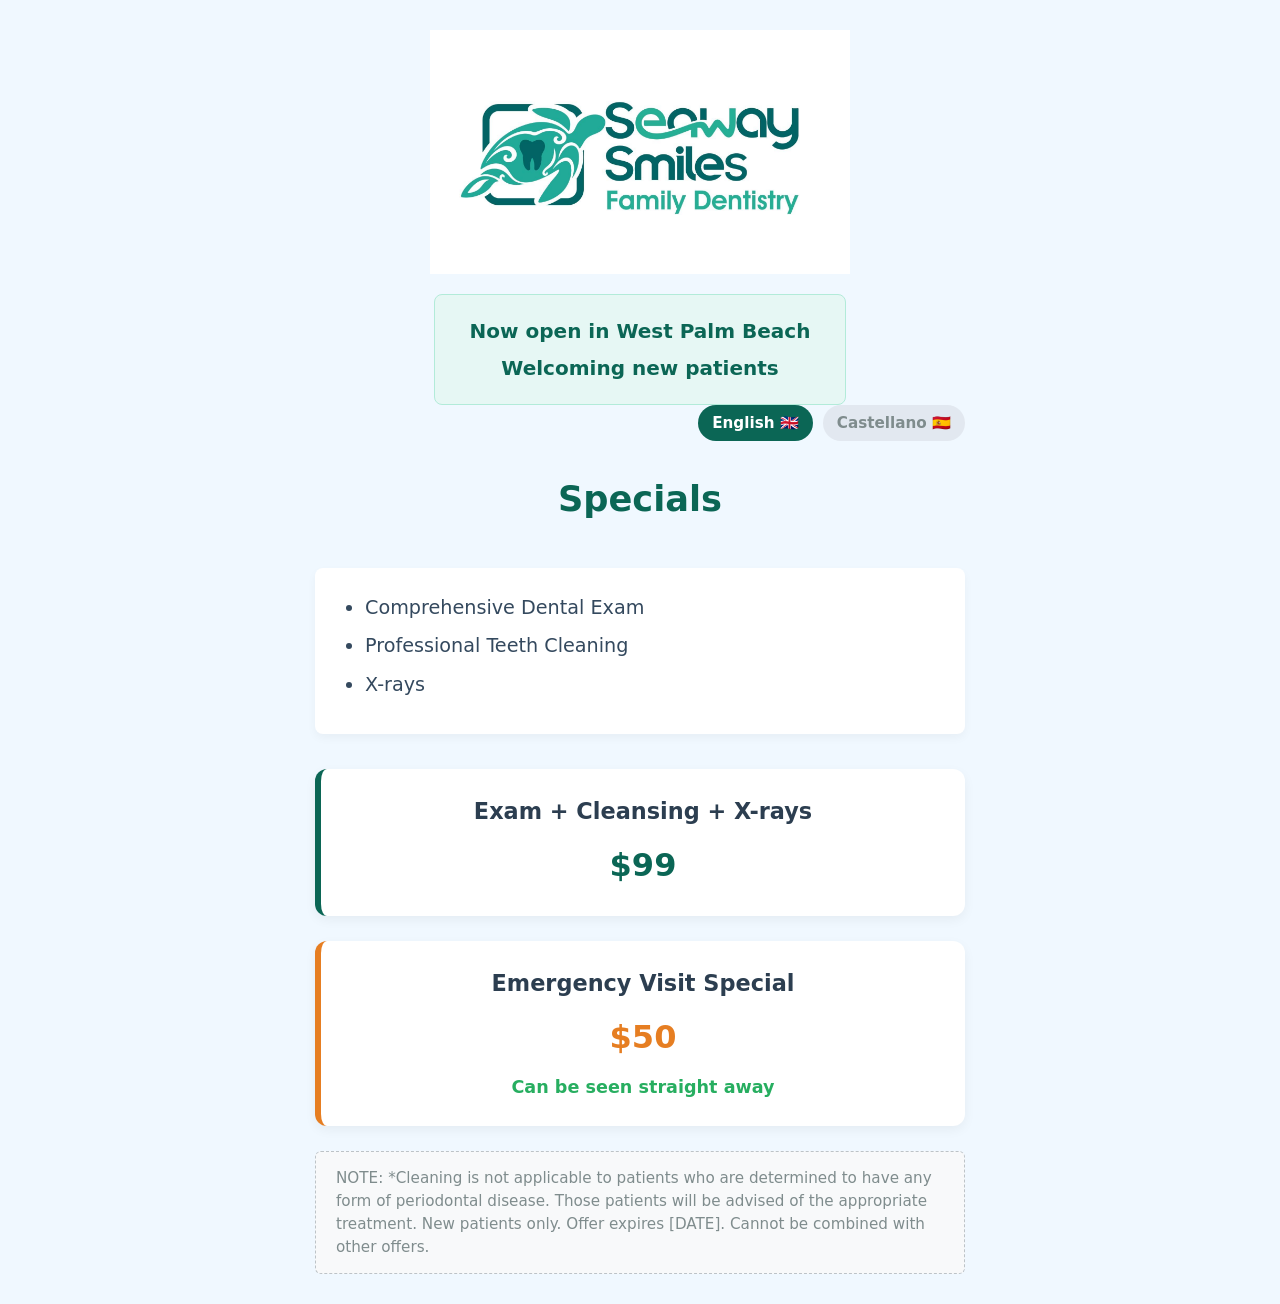
==== index.html @ daca9c8e "Website" ====
<!DOCTYPE html>
<html lang="en">
<head>
    <meta charset="utf-8">
    <meta name="viewport" content="width=device-width, initial-scale=1">
    <meta name="robots" content="index, follow">
    <title>Seaway Smiles Family Dentistry</title>
    <link rel="stylesheet" type="text/css" href="style.css">
</head>
<body>
    <header>
        <div id="logo">
            <img src="logo.jpeg" alt="Seaway Smiles Family Dentistry Logo">
        </div>
        <div id="box">
        <p class="tagline">Now open in West Palm Beach</p>
        <p class="tagline">Welcoming new patients</p>
        </div>
        
        <nav class="lang-bar">
        <a href="#en" class="lang-btn active">English 🇬🇧</a>
        <a href="#es" class="lang-btn">Castellano 🇪🇸</a>
        </nav>
        <h1>Specials</h1>
    </header>

<main>


<ul>
<li>Comprehensive Dental Exam</li>
<li>Professional Teeth Cleaning</li>
<li>X-rays</li>
</ul>

<div id="normal">
<p>Exam + Cleansing + X-rays</p>
<p>$99</p>
</div>
<div id="emergency">
<p>Emergency Visit Special</p>
<p>$50</p>
<p>Can be seen straight away</p>
</div>

<div id="important">
<p>NOTE: *Cleaning is not applicable to patients who are determined to have any form of periodontal
disease. Those patients will be advised of the appropriate treatment. New patients only. Offer
expires [DATE]. Cannot be combined with other offers.</p>
</div>

</main>

</body>
</html>
---- style.css ----
/* --- Base Styles & Typography --- */
body {
    background-color: aliceblue;
    margin: 0; 
    padding: 30px 20px; 
    font-family: system-ui, -apple-system, BlinkMacSystemFont, 'Segoe UI', Roboto, sans-serif;
    font-size: 1.2rem;       /* Clean, slightly larger base font size */
    line-height: 1.6;
    color: #2c3e50;
} 

header {
    text-align: center;
    margin-bottom: 40px;
}

/* --- Logo Proportions (Clean & Restored) --- */
div#logo {
    margin: 0 auto 20px auto;  
    width: 100%;
    max-width: 420px; /* Controls the size of the logo without warping it */
}

div#logo img {
    width: 100%;
    height: auto;     /* Restores the logo's natural, un-squished dimensions */
    display: block; 
}

/* --- Header Tagline Box --- */
div#box {
    margin: 0 auto;
    background-color: #e6f7f4; /* Soft aquamarine tint matching your brand */
    width: fit-content;
    padding: 15px 35px;
    border-radius: 8px;
    border: 1px solid #b2ebd9;
}

.tagline {
    font-size: 1.25rem;
    color: #0b6655;           /* Clean dark teal from logo palette */
    font-weight: 600;
    margin: 5px 0;
}

h1 {
    font-size: 2.2rem;
    color: #0b6655;
    margin-top: 30px;
    text-align: center; 
}

/* --- Main Layout Container --- */
main {
    margin: 0 auto;       
    width: 100%;
    max-width: 650px;     /* Keeps cards beautifully centered and readable */
    display: flex;
    flex-direction: column;
    gap: 25px;            /* Automatically pushes separate boxes apart */
}

/* --- Service Inclusion List --- */
main ul {
    background: white;
    padding: 25px 25px 25px 50px;
    border-radius: 8px;
    box-shadow: 0 4px 10px rgba(0, 0, 0, 0.04);
    margin: 0 0 10px 0;
}

main li {
    font-weight: 500;
    margin-bottom: 8px;
    color: #34495e;
}

/* --- Separate Offer Cards --- */
#normal, #emergency {
    background-color: white;
    padding: 25px;
    border-radius: 12px;
    text-align: center;
    box-shadow: 0 4px 12px rgba(0, 0, 0, 0.05);
    border-left: 6px solid #0b6655; /* Distinct color border on the side */
}

/* Make the emergency card pop slightly more */
#emergency {
    border-left-color: #e67e22; /* Warning/Urgent orange border accent */
}

/* Formatting text inside the boxes */
#normal p:first-child, 
#emergency p:first-child {
    font-size: 1.4rem;
    font-weight: 700;
    margin: 0 0 10px 0;
}

/* Price highlight formatting */
#normal p:nth-child(2), 
#emergency p:nth-child(2) {
    font-size: 2rem;
    font-weight: 800;
    color: #0b6655;
    margin: 0;
}

#emergency p:nth-child(2) {
    color: #e67e22; /* Orange text color for emergency price */
}

#emergency p:last-child {
    font-size: 1.1rem;
    font-weight: 600;
    color: #27ae60; /* Positive green text for 'seen straight away' */
    margin: 10px 0 0 0;
}

/* --- Disclaimer Note --- */
#important {
    background-color: #f8f9fa;
    padding: 15px 20px;
    border-radius: 6px;
    border: 1px dashed #bdc3c7;
}

#important p {
    font-size: 0.95rem;
    color: #7f8c8d;
    margin: 0;
    line-height: 1.5;
}

/* --- Language Selector Bar --- */
.lang-bar {
    display: flex;
    justify-content: flex-end; /* Pushes the buttons to the top-right corner */
    max-width: 650px;
    margin: 0 auto 20px auto;
    gap: 10px;
}

.lang-btn {
    font-size: 0.95rem;
    font-weight: 600;
    text-decoration: none;
    color: #7f8c8d;
    padding: 6px 14px;
    border-radius: 20px;
    background-color: #e2e8f0;
    transition: all 0.2s ease;
}

.lang-btn:hover {
    background-color: #cbd5e1;
    color: #334155;
}

.lang-btn.active {
    background-color: #0b6655; /* Matches your dark teal logo color */
    color: white;
}
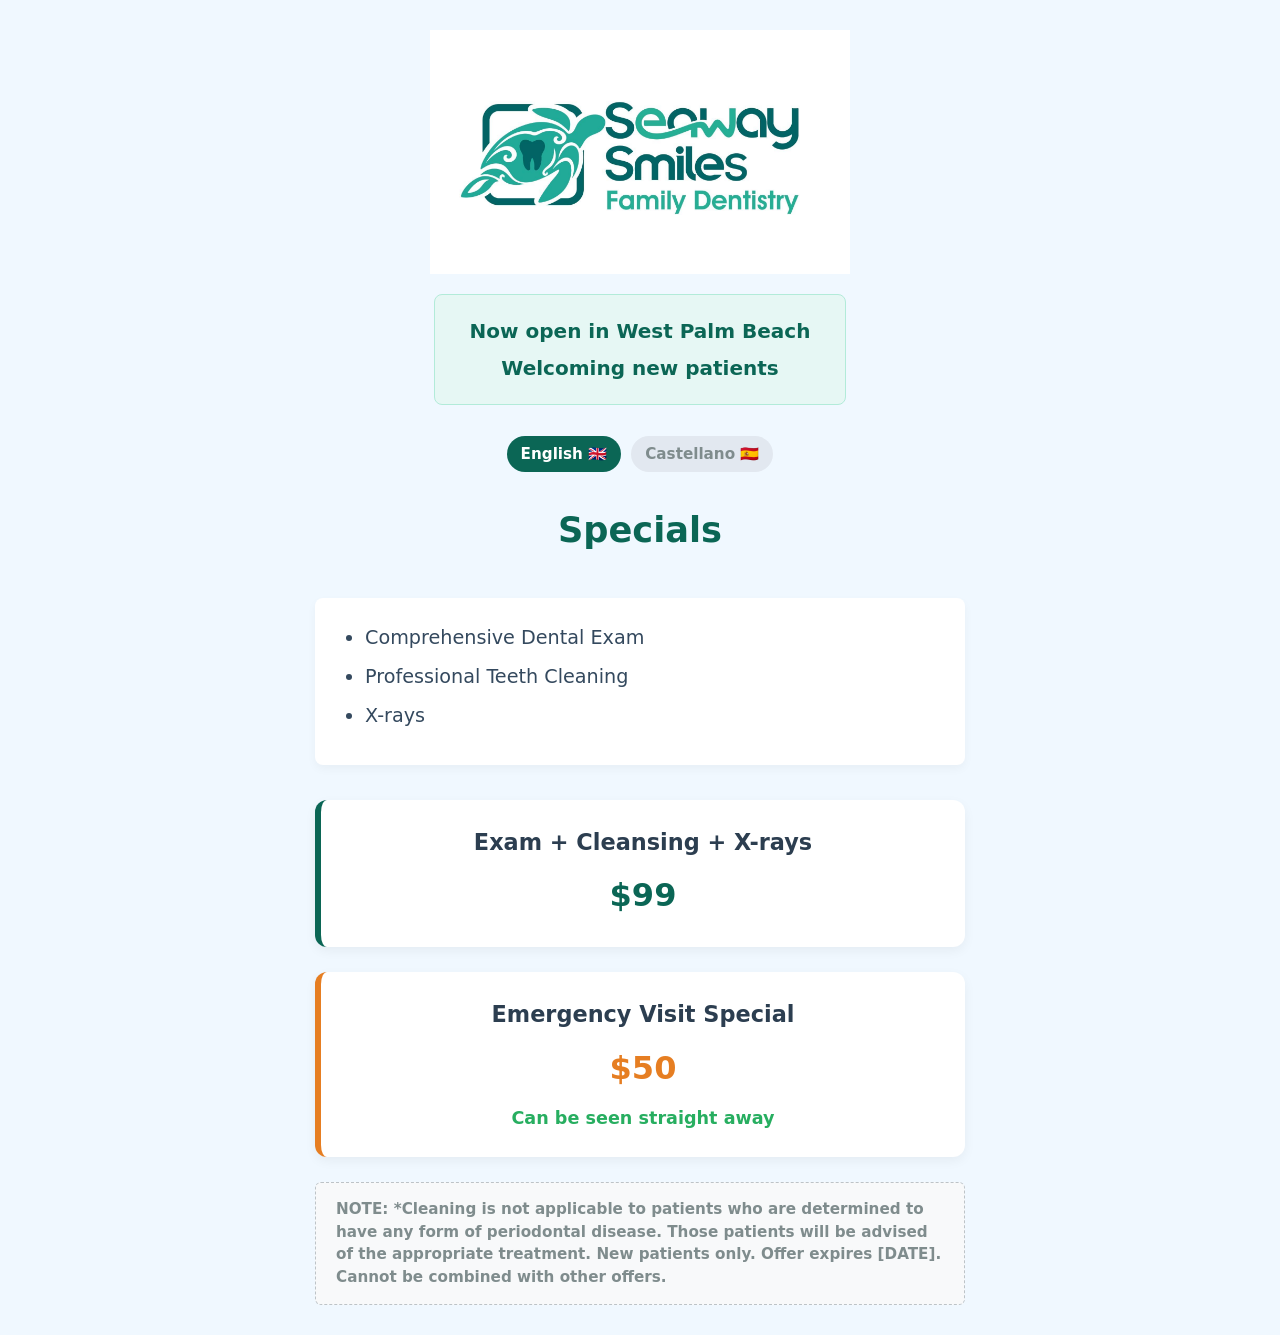
==== commit 89b9e07e: "Fix alignment issues" ====
--- a/index.html
+++ b/index.html
@@ -16,7 +16,7 @@
         <p class="tagline">Now open in West Palm Beach</p>
         <p class="tagline">Welcoming new patients</p>
         </div>
-        
+        <br>
         <nav class="lang-bar">
         <a href="#en" class="lang-btn active">English 🇬🇧</a>
         <a href="#es" class="lang-btn">Castellano 🇪🇸</a>
--- a/style.css
+++ b/style.css
@@ -129,6 +129,7 @@
 
 #important p {
     font-size: 0.95rem;
+    font-weight: 600;
     color: #7f8c8d;
     margin: 0;
     line-height: 1.5;
@@ -137,7 +138,7 @@
 /* --- Language Selector Bar --- */
 .lang-bar {
     display: flex;
-    justify-content: flex-end; /* Pushes the buttons to the top-right corner */
+    justify-content: center; /* Pushes the buttons to the top-right corner */
     max-width: 650px;
     margin: 0 auto 20px auto;
     gap: 10px;
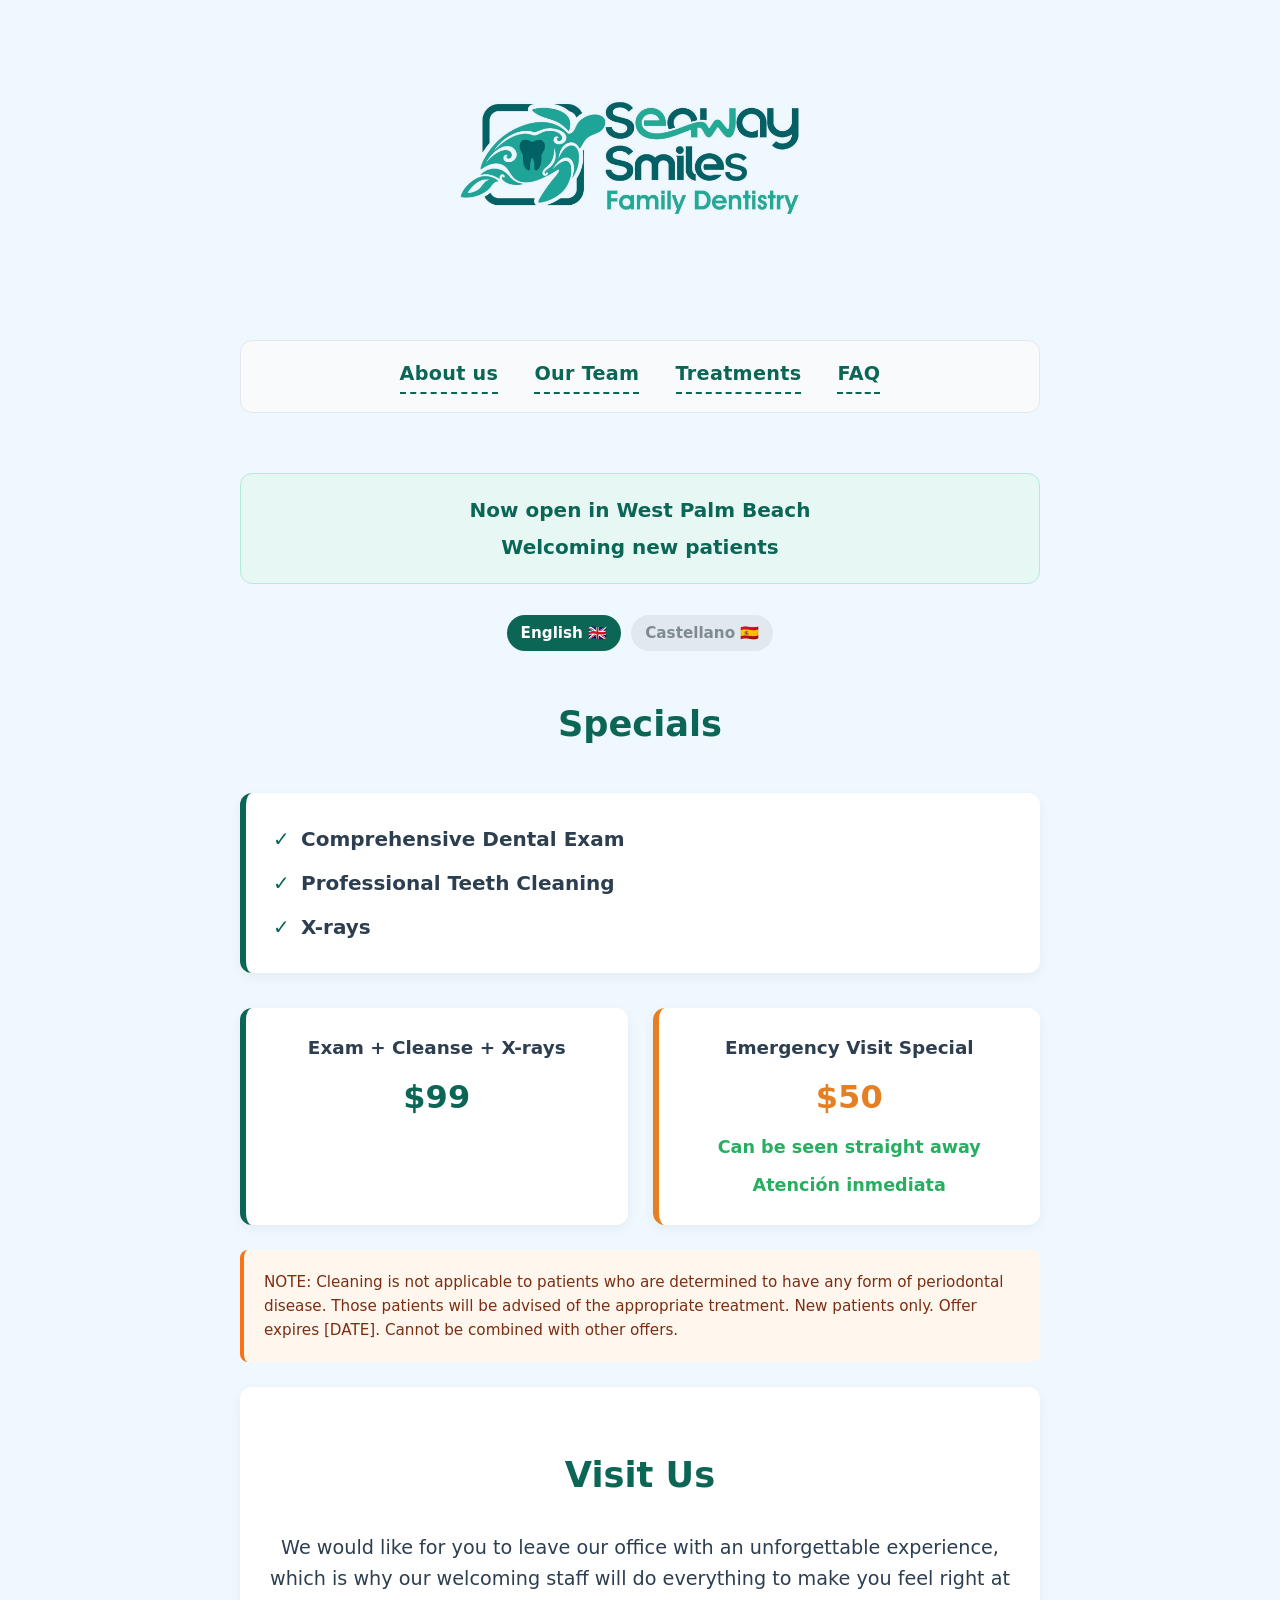
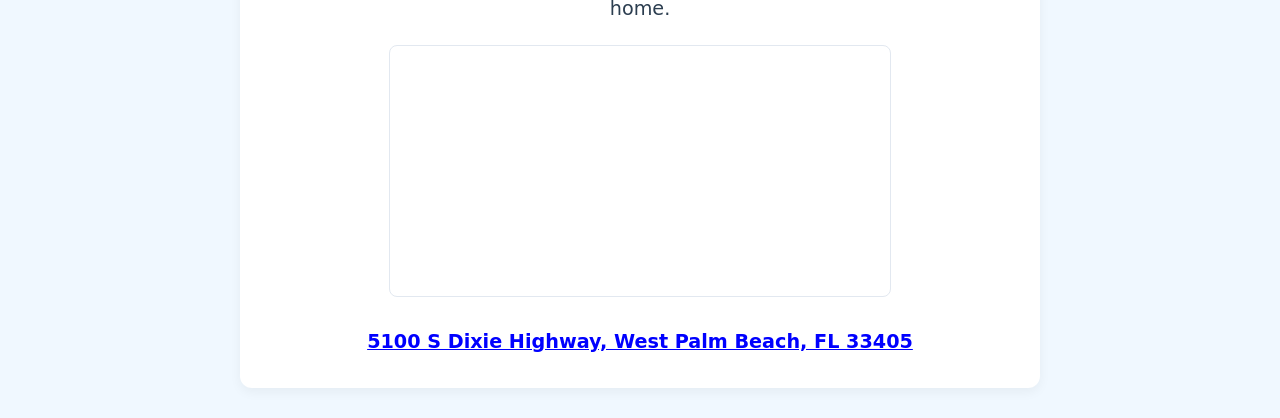
==== commit b27c50f9: "Complete multilingual site-wide upgrade with premium header nav and persistent language saving" ====
--- a/index.html
+++ b/index.html
@@ -4,52 +4,111 @@
     <meta charset="utf-8">
     <meta name="viewport" content="width=device-width, initial-scale=1">
     <meta name="robots" content="index, follow">
+    <link rel="icon" type="image/x-icon" href="logo.jpeg">
     <title>Seaway Smiles Family Dentistry</title>
     <link rel="stylesheet" type="text/css" href="style.css">
+    <script src="script.js"></script>
 </head>
 <body>
     <header>
         <div id="logo">
             <img src="logo.jpeg" alt="Seaway Smiles Family Dentistry Logo">
         </div>
+
+
+            <br>
+            <div class="nav">
+            <footer class="site-footer">
+            <nav class="footer-nav">
+            <a href="about.html"><span class="lang-en">About us</span><span class="lang-es">Sobre nosotros</span></a>
+            <a href="team.html"><span class="lang-en">Our Team</span><span class="lang-es">Nuestro equipo</span></a>
+            <a href="treatments.html"><span class="lang-en">Treatments</span><span class="lang-es">Tratamientos</span></a>
+            <a href="faq.html"><span class="lang-en">FAQ</span><span class="lang-es">Preguntas frecuentes</span></a>
+            </nav>
+            </footer>
+            </div>
+            <br>
+
+
         <div id="box">
-        <p class="tagline">Now open in West Palm Beach</p>
-        <p class="tagline">Welcoming new patients</p>
+            <p class="tagline lang-en">Now open in West Palm Beach</p>
+            <p class="tagline lang-es">Ahora abierto en West Palm Beach</p>
+            <p class="tagline lang-en">Welcoming new patients</p>
+            <p class="tagline lang-es">Aceptando nuevos pacientes</p>
         </div>
         <br>
         <nav class="lang-bar">
-        <a href="#en" class="lang-btn active">English 🇬🇧</a>
-        <a href="#es" class="lang-btn">Castellano 🇪🇸</a>
+            <a href="#en" class="lang-btn active">English 🇬🇧</a>
+            <a href="#es" class="lang-btn">Castellano 🇪🇸</a>
         </nav>
-        <h1>Specials</h1>
+    </footer>
+        <h1>
+            <span class="lang-en">Specials</span>
+            <span class="lang-es">Ofertas Especiales</span>
+        </h1>
     </header>
 
-<main>
+    <main>
+        
+        <ul>
+            <li>
+                <span class="lang-en">Comprehensive Dental Exam</span>
+                <span class="lang-es">Examen Dental Completo</span>
+            </li>
+            <li>
+                <span class="lang-en">Professional Teeth Cleaning</span>
+                <span class="lang-es">Limpieza Dental Profesional</span>
+            </li>
+            <li>
+                <span class="lang-en">X-rays</span>
+                <span class="lang-es">Radiografías</span>
+            </li>
+        </ul>
+        
+        <div class="offers-row">
+            <div id="normal">
+                <p class="lang-en">Exam + Cleanse + X-rays</p>
+                <p class="lang-es">Examen + Limpieza + Radiografías</p>
+                <p class="price-display">
+                    <span class="lang-en">$99</span>
+                    <span class="lang-es">99 $</span>
+                </p>
+            </div>
 
+            <div id="emergency">
+                <p class="lang-en">Emergency Visit Special</p>
+                <p class="lang-es">Visita de Emergencia</p>
+                <p class="price-display">
+                    <span class="lang-en">$50</span>
+                    <span class="lang-es">50$</span>
+                </p>
+                <!-- Explicit class targets to fix the green text display -->
+                <p class="status-green lang-en">Can be seen straight away</p>
+                <p class="status-green lang-es">Atención inmediata</p>
+            </div>
+        </div>
 
-<ul>
-<li>Comprehensive Dental Exam</li>
-<li>Professional Teeth Cleaning</li>
-<li>X-rays</li>
-</ul>
+        <div id="important">
+            <p class="lang-en">NOTE: Cleaning is not applicable to patients who are determined to have any form of periodontal disease. Those patients will be advised of the appropriate treatment. New patients only. Offer expires [DATE]. Cannot be combined with other offers.</p>
+            <p class="lang-es">NOTA: La limpieza no aplica a pacientes que presenten cualquier tipo de enfermedad periodontal. Dichos pacientes serán informados sobre el tratamiento adecuado. Solo para nuevos pacientes. La oferta vence el [DATE]. No acumulable con otras ofertas.</p>
+        </div>
 
-<div id="normal">
-<p>Exam + Cleansing + X-rays</p>
-<p>$99</p>
-</div>
-<div id="emergency">
-<p>Emergency Visit Special</p>
-<p>$50</p>
-<p>Can be seen straight away</p>
-</div>
+        <div id="visit">
+            <h2>
+                <span class="lang-en">Visit Us</span>
+                <span class="lang-es">Visítenos</span>
+            </h2>
+            <p class="visit-text lang-en">We would like for you to leave our office with an unforgettable experience, which is why our welcoming staff will do everything to make you feel right at home.</p>
+            <p class="visit-text lang-es">Deseamos ofrecerle una experiencia inolvidable en nuestra clínica; por ello, nuestro atento personal hará todo lo posible para que se sienta como en casa.</p>
+            
+            <div class="small-map-wrapper">
 
-<div id="important">
-<p>NOTE: *Cleaning is not applicable to patients who are determined to have any form of periodontal
-disease. Those patients will be advised of the appropriate treatment. New patients only. Offer
-expires [DATE]. Cannot be combined with other offers.</p>
-</div>
+                <iframe width="600" height="450" style="border:0;" src="https://maps.google.com/maps?q=5100%20S%20Dixie%20Hwy%2C%20West%20Palm%20Beach%2C%20FL%2033405&t=m&z=14&ie=UTF8&iwloc=&output=embed" loading="lazy" referrerpolicy="no-referrer-when-downgrade"></iframe>
+            </div>
+            
+<a class="map-link" href="https://www.google.com/maps/dir//5100+S+Dixie+Hwy,+West+Palm+Beach,+FL+33405/data=!4m6!4m5!1m1!4e2!1m2!1m1!1s0x88d8d7a7133e5755:0x369a478368679f48?sa=X&ved=1t:707&ictx=111">5100 S Dixie Highway, West Palm Beach, FL 33405</a>        </div>
+    </main>
 
-</main>
 
 </body>
 </html>
--- a/style.css
+++ b/style.css
@@ -9,6 +9,11 @@
     color: #2c3e50;
 } 
 
+/* Forces all sub-elements to use font settings from body */
+body *, body *::before, body *::after {
+    font-family: inherit;
+}
+
 header {
     text-align: center;
     margin-bottom: 40px;
@@ -25,17 +30,23 @@
     width: 100%;
     height: auto;     /* Restores the logo's natural, un-squished dimensions */
     display: block; 
-}
-
+    mix-blend-mode: multiply;
+}
+
+/* --- Header Tagline Box --- */
 /* --- Header Tagline Box --- */
 div#box {
     margin: 0 auto;
     background-color: #e6f7f4; /* Soft aquamarine tint matching your brand */
-    width: fit-content;
+    width: 100%; /* Stretches the block across the layout container */
+    max-width: 800px; /* MATCHES your navigation bar and text card widths perfectly */
     padding: 15px 35px;
-    border-radius: 8px;
+    border-radius: 12px; /* Changed from 30px pill to 12px rounded corners to perfectly match your nav box style */
     border: 1px solid #b2ebd9;
-}
+    text-align: center;
+    box-sizing: border-box; /* Prevents padding from causing width overflow errors */
+}
+
 
 .tagline {
     font-size: 1.25rem;
@@ -44,7 +55,7 @@
     margin: 5px 0;
 }
 
-h1 {
+h1, h2 {
     font-size: 2.2rem;
     color: #0b6655;
     margin-top: 30px;
@@ -55,30 +66,61 @@
 main {
     margin: 0 auto;       
     width: 100%;
-    max-width: 650px;     /* Keeps cards beautifully centered and readable */
+    max-width: 800px;     /* Keeps cards beautifully centered and readable */
     display: flex;
     flex-direction: column;
     gap: 25px;            /* Automatically pushes separate boxes apart */
 }
 
+.offers-row {
+    display: flex;
+    flex-direction: row;
+    gap: 25px; 
+    width: 100%;
+}
+
 /* --- Service Inclusion List --- */
 main ul {
     background: white;
-    padding: 25px 25px 25px 50px;
-    border-radius: 8px;
-    box-shadow: 0 4px 10px rgba(0, 0, 0, 0.04);
+    padding: 30px 30px 30px 55px;
+    border-radius: 12px;
+    box-shadow: 0 4px 12px rgba(0, 0, 0, 0.05);
     margin: 0 0 10px 0;
+    list-style-type: none;
+    border-left: 6px solid #0b6655;
 }
 
 main li {
-    font-weight: 500;
-    margin-bottom: 8px;
-    color: #34495e;
+    font-size: 1.25rem;
+    font-weight: 600;
+    margin-bottom: 12px;
+    color: #2c3e50;
+    position: relative;
+    transition: transform 0.2s ease-in-out, color 0.2s ease-in-out;
+}
+
+main li::before {
+    content: "✓";
+    position: absolute;
+    left: -28px;
+    color: #0b6655;
+    font-weight: 900;
+}
+
+main li:hover {
+    transform: translateX(4px);
+    color: #0b6655;
+}
+
+main li:last-child {
+    margin-bottom: 0;
 }
 
 /* --- Separate Offer Cards --- */
 #normal, #emergency {
     background-color: white;
+    flex: 1;
+    margin: 0;
     padding: 25px;
     border-radius: 12px;
     text-align: center;
@@ -91,64 +133,82 @@
     border-left-color: #e67e22; /* Warning/Urgent orange border accent */
 }
 
-/* Formatting text inside the boxes */
+/* Formatting text inside the boxes: Elegant compact size default across both languages */
 #normal p:first-child, 
-#emergency p:first-child {
-    font-size: 1.4rem;
+#emergency p:first-child,
+#normal p.lang-en,
+#normal p.lang-es,
+#emergency p.lang-en,
+#emergency p.lang-es {
+    white-space: nowrap;
+    font-size: 1.15rem !important; /* Balanced globally to allow long text strings to sit on one line */
     font-weight: 700;
     margin: 0 0 10px 0;
 }
 
-/* Price highlight formatting */
-#normal p:nth-child(2), 
-#emergency p:nth-child(2) {
-    font-size: 2rem;
-    font-weight: 800;
-    color: #0b6655;
+/* --- Fixed Price Text Layout --- */
+.price-display {
+    font-size: 2rem !important;
+    font-weight: 800 !important;
+    color: #0b6655 !important;
     margin: 0;
-}
-
-#emergency p:nth-child(2) {
-    color: #e67e22; /* Orange text color for emergency price */
-}
-
-#emergency p:last-child {
-    font-size: 1.1rem;
-    font-weight: 600;
-    color: #27ae60; /* Positive green text for 'seen straight away' */
-    margin: 10px 0 0 0;
-}
-
-/* --- Disclaimer Note --- */
+    display: block !important;
+}
+
+.price-display span {
+    font-size: 2rem !important;
+    font-weight: 800 !important;
+    color: inherit !important;
+}
+
+#emergency .price-display {
+    color: #e67e22 !important;
+}
+
+/* --- Explicit Status Text Alignment Fix --- */
+.status-green,
+p.status-green,
+#emergency p.status-green {
+    font-size: 1.1rem !important;
+    font-weight: 600 !important;
+    color: #27ae60 !important; /* Locks in your positive green text color */
+    margin: 10px auto 0 auto !important; /* Automatic left/right margins guarantee center locking */
+    text-align: center !important; /* Explicitly forces internal text characters to center alignment */
+    display: block !important; /* Switched from inline-block to block to allow full container centering */
+    width: 100%; /* Spreads the bounding box to prevent any sideways shifting */
+}
+
 #important {
-    background-color: #f8f9fa;
-    padding: 15px 20px;
-    border-radius: 6px;
-    border: 1px dashed #bdc3c7;
+    background-color: #fff7ed;
+    padding: 20px;
+    border-radius: 8px;
+    border-left: 4px solid #f97316;
 }
 
 #important p {
     font-size: 0.95rem;
-    font-weight: 600;
-    color: #7f8c8d;
+    font-weight: 500;
+    color: #7c2d12;
     margin: 0;
-    line-height: 1.5;
-}
-
-/* --- Language Selector Bar --- */
+    line-height: 1.6;
+}
+
+/* --- Language Switcher Bar --- */
 .lang-bar {
-    display: flex;
-    justify-content: center; /* Pushes the buttons to the top-right corner */
-    max-width: 650px;
+    display: flex !important; /* Forces the bar to stay visible in both language states */
+    justify-content: center; 
+    max-width: 800px;
     margin: 0 auto 20px auto;
     gap: 10px;
 }
 
 .lang-btn {
+    display: inline-block !important; /* Overrides accidental inheritance blocks */
     font-size: 0.95rem;
     font-weight: 600;
-    text-decoration: none;
-    color: #7f8c8d;
+    text-decoration: none !important; /* Keeps buttons clean without footer dashed underscores */
+    border-bottom: none !important; /* Removes accidental border line bleed from footer styling */
+    color: #7f8c8d !important;
     padding: 6px 14px;
     border-radius: 20px;
     background-color: #e2e8f0;
@@ -157,10 +217,231 @@
 
 .lang-btn:hover {
     background-color: #cbd5e1;
-    color: #334155;
+    color: #334155 !important;
 }
 
 .lang-btn.active {
     background-color: #0b6655; /* Matches your dark teal logo color */
-    color: white;
-}+    color: white !important;
+}
+
+/* --- Visit Us Card & Map Section --- */
+#visit {
+    background-color: white;
+    padding: 30px;
+    border-radius: 12px;
+    text-align: center;
+    box-shadow: 0 4px 12px rgba(0, 0, 0, 0.05);
+}
+
+.small-map-wrapper {
+    max-width: 500px;
+    margin: 20px auto;
+    border-radius: 8px;
+    overflow: hidden;
+    border: 1px solid #e2e8f0;
+}
+
+.small-map-wrapper iframe {
+    display: block;
+    width: 100%;
+    height: 250px;
+}
+
+/* --- Universal Hyperlink Component Architecture --- */
+footer {
+    margin-left: auto;
+    margin-right: auto;
+    text-align: center;
+    margin-top: 40px;
+}
+
+footer nav a {
+    display: inline-block;
+    margin: 0 15px;
+    font-weight: 600;
+    text-decoration: underline;
+}
+
+.map-link {
+    display: inline-block;
+    margin-top: 10px;
+    font-weight: 600;
+    text-decoration: underline;
+}
+
+a:link {
+    color: blue; 
+}
+
+/* Turns purple whenever user clicks */
+a:visited,
+.map-link:visited {
+    color: purple !important;
+}
+
+/* --- Dynamic Multi-Language Visibility Matrix --- */
+.lang-es {
+    display: none !important;
+}
+
+/* Added 'not(iframe)' so the browser never accidentally hides your Google Map */
+body.show-es :not(iframe).lang-en {
+    display: none !important;
+}
+
+body.show-es .lang-es {
+    display: block !important;
+}
+
+/* Inline text block rules: Keeps spans inline so they never duplicate or pop out */
+span.lang-es, strong.lang-es {
+    display: none !important;
+}
+
+body.show-es span.lang-en, body.show-es strong.lang-en {
+    display: none !important;
+}
+
+/* Fixed Inline Rule: Safely locks content parameters on language swap */
+body.show-es span.lang-es, body.show-es strong.lang-es {
+    display: inline !important; 
+}
+
+/* Price specific conditional visibility states */
+body.show-es .price-display span.lang-en,
+body:not(.show-es) .price-display span.lang-es {
+    display: none !important;
+}
+
+body.show-es .price-display span.lang-es,
+body:not(.show-es) .price-display span.lang-en {
+    display: inline !important;
+}
+
+/* Updated language toggle rules using block/none to maintain perfect center alignment */
+body.show-es .status-green.lang-en,
+body:not(.show-es) .status-green.lang-es {
+    display: none !important;
+}
+
+body.show-es .status-green.lang-es,
+body:not(.show-es) .status-green.lang-en {
+    display: block !important; /* Forces centered row block metrics inside the parent card container */
+}
+
+/* --- Dedicated FAQ Framework --- */
+.faq-card {
+    background-color: white;
+    width: 100%;
+    box-sizing: border-box;
+    padding: 30px;
+    border-radius: 12px;
+    text-align: left;
+    box-shadow: 0 4px 12px rgba(0, 0, 0, 0.05);
+    border-left: 6px solid #0b6655;
+    margin-bottom: 20px;
+    transition: transform 0.2s ease-in-out;
+}
+
+.faq-card.emergency {
+    border-left-color: #e67e22;
+}
+
+.faq-card:hover {
+    transform: translateY(-2px);
+    box-shadow: 0 6px 16px rgba(11, 102, 85, 0.08);
+}
+
+.faq-card.emergency:hover {
+    box-shadow: 0 6px 16px rgba(230, 126, 34, 0.08);
+}
+
+.faq-question {
+    font-size: 1.35rem;
+    font-weight: 700;
+    margin: 0 0 10px 0;
+    color: #0b6655;
+}
+
+.faq-card.emergency .faq-question {
+    color: #e67e22;
+}
+
+.faq-answer {
+    font-size: 1.15rem;
+    color: #34495e;
+    margin: 0;
+    font-weight: 500;
+    line-height: 1.6;
+}
+
+/* --- Global Responsive Screen Overrides --- */
+@media (max-width: 768px) {
+    .offers-row {
+        flex-direction: column;
+    }
+}
+
+.faq-question,
+#normal p:first-child,
+#emergency p:first-child {
+    text-align: center !important; /* Locks all FAQ titles dead-center in both English and Spanish */
+}
+
+/* --- Professional Navigation Header Box --- */
+div.nav {
+    width: 100%;
+    max-width: 800px;
+    margin: 15px auto 30px auto; /* Centers the whole container under the flags */
+    padding: 10px 20px;
+    background-color: #f8fafc; /* Ultra-soft slate tint provides clear contrast */
+    border: 1px solid #e2e8f0;  /* Subtle premium boundary frame */
+    border-radius: 12px;        /* Clean, rounded corner metrics matching your cards */
+    box-sizing: border-box;
+}
+
+/* Strip native margins from your inner structural footer tags */
+div.nav footer.site-footer,
+div.nav nav.footer-nav {
+    margin: 0 !important;
+    padding: 0 !important;
+    border-top: none !important;
+    text-align: center;
+    width: 100%;
+}
+
+/* --- Premium Hyperlink Architecture --- */
+div.nav nav.footer-nav a {
+    display: inline-block !important;
+    margin: 8px 15px !important;
+    font-weight: 600 !important;
+    text-decoration: none !important; /* Strips ancient flat underlines */
+    border-bottom: 2px dashed #0b6655 !important; /* Premium dashed brand underline */
+    padding-bottom: 2px !important;
+    letter-spacing: 0.3px;
+    transition: all 0.2s ease-in-out !important;
+}
+
+/* Link Color Controls */
+div.nav nav.footer-nav a:link,
+div.nav nav.footer-nav a:active {
+    color: #0b6655 !important;
+}
+
+/* Hover state deepens contrast smoothly */
+div.nav nav.footer-nav a:hover {
+    color: #084c3f !important;
+    opacity: 0.85;
+}
+
+/* Visited Tracking: Premium Royal Plum applied after selection */
+div.nav nav.footer-nav a:visited {
+    color: #6b21a8 !important;
+    border-bottom-color: #6b21a8 !important;
+}
+/* --- Global Page Heading Spacing Fix --- */
+h1 {
+    margin-top: 45px !important; /* Pushes your page title down slightly for beautiful breathing room */
+}
+
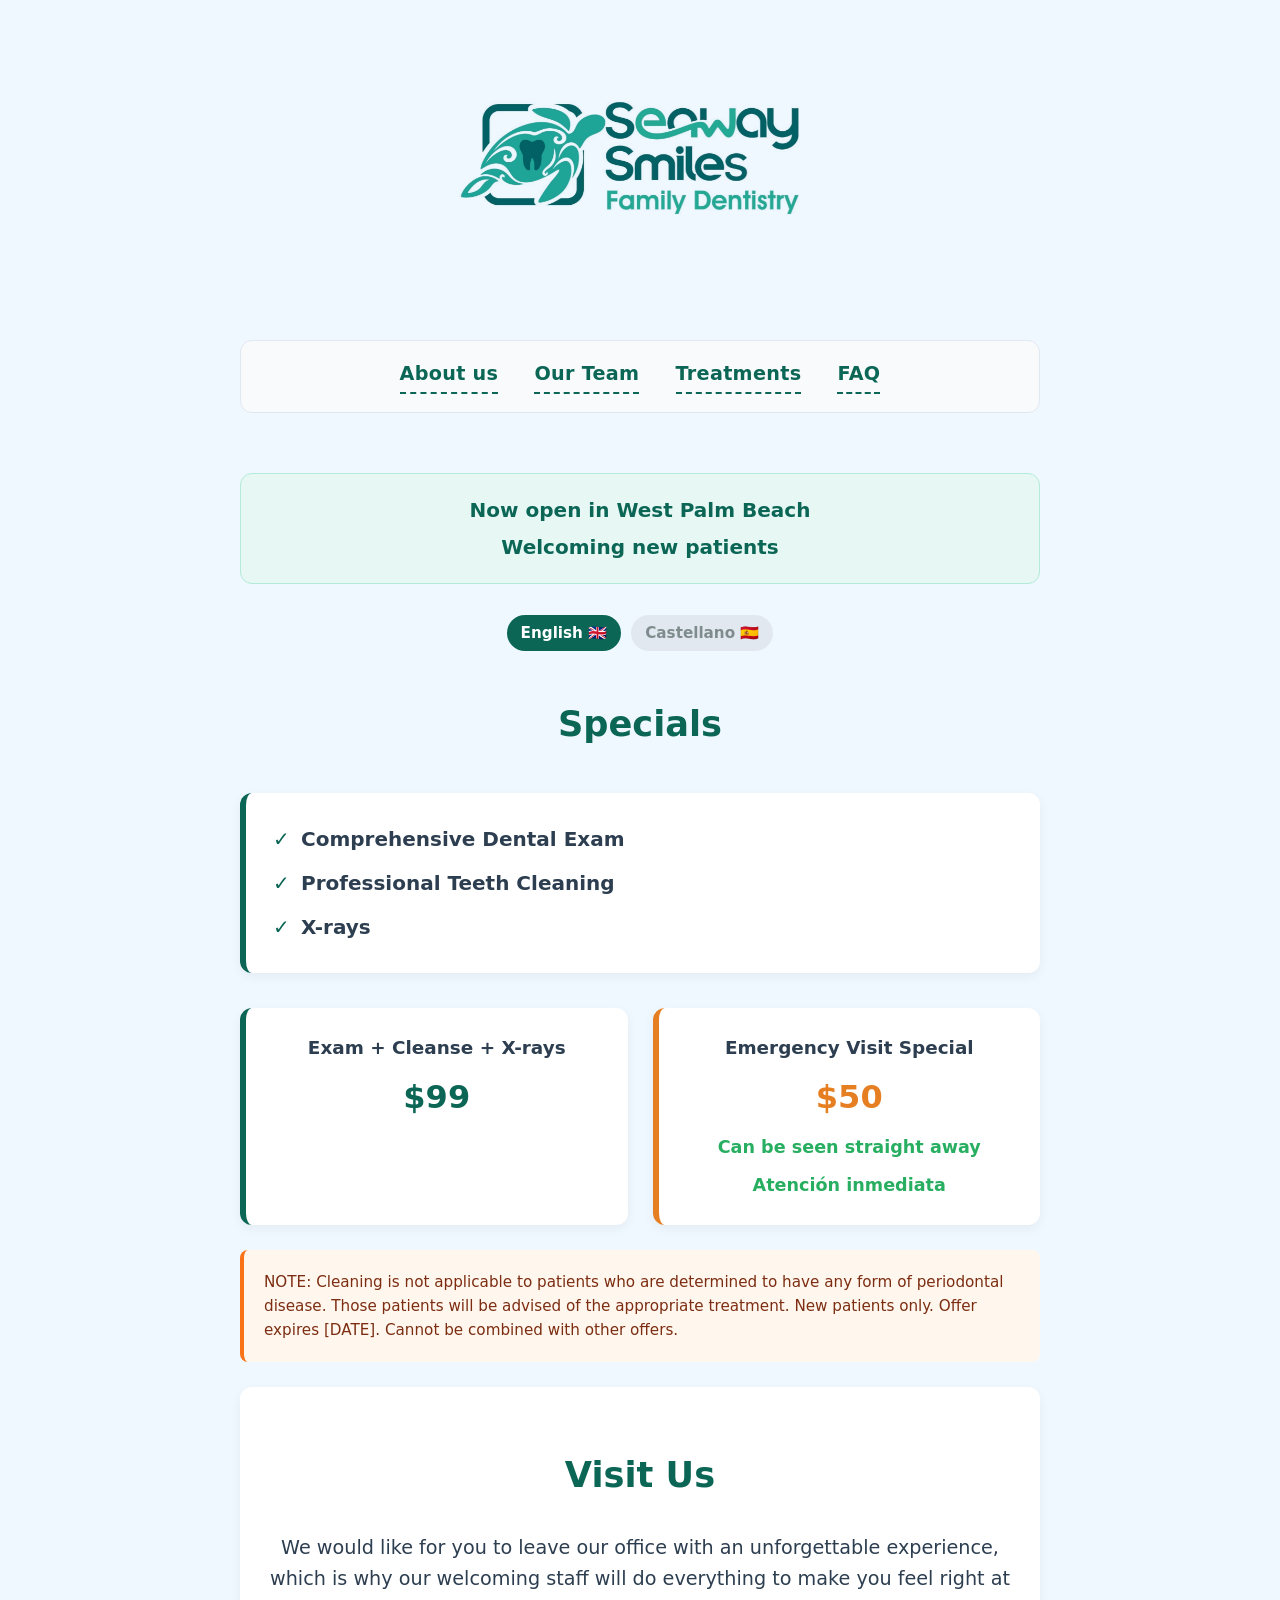
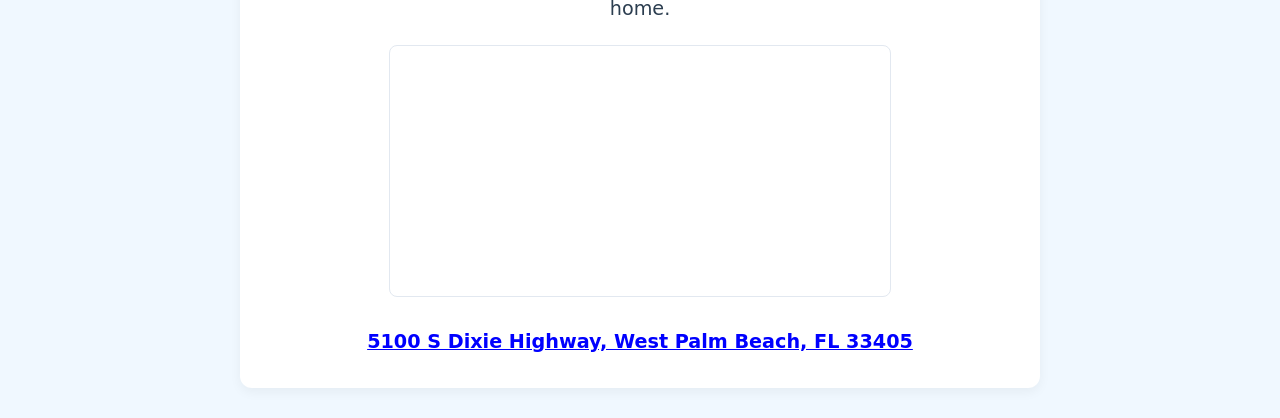
==== commit d52b564c: "adds description" ====
--- a/index.html
+++ b/index.html
@@ -4,6 +4,7 @@
     <meta charset="utf-8">
     <meta name="viewport" content="width=device-width, initial-scale=1">
     <meta name="robots" content="index, follow">
+    <meta name="description" content="Take advantage of premier dental specials at Seaway Smiles Family Dentistry in West Palm Beach. Schedule your diagnostic exam, cleaning, and X-rays today.">
     <link rel="icon" type="image/x-icon" href="logo.jpeg">
     <title>Seaway Smiles Family Dentistry</title>
     <link rel="stylesheet" type="text/css" href="style.css">
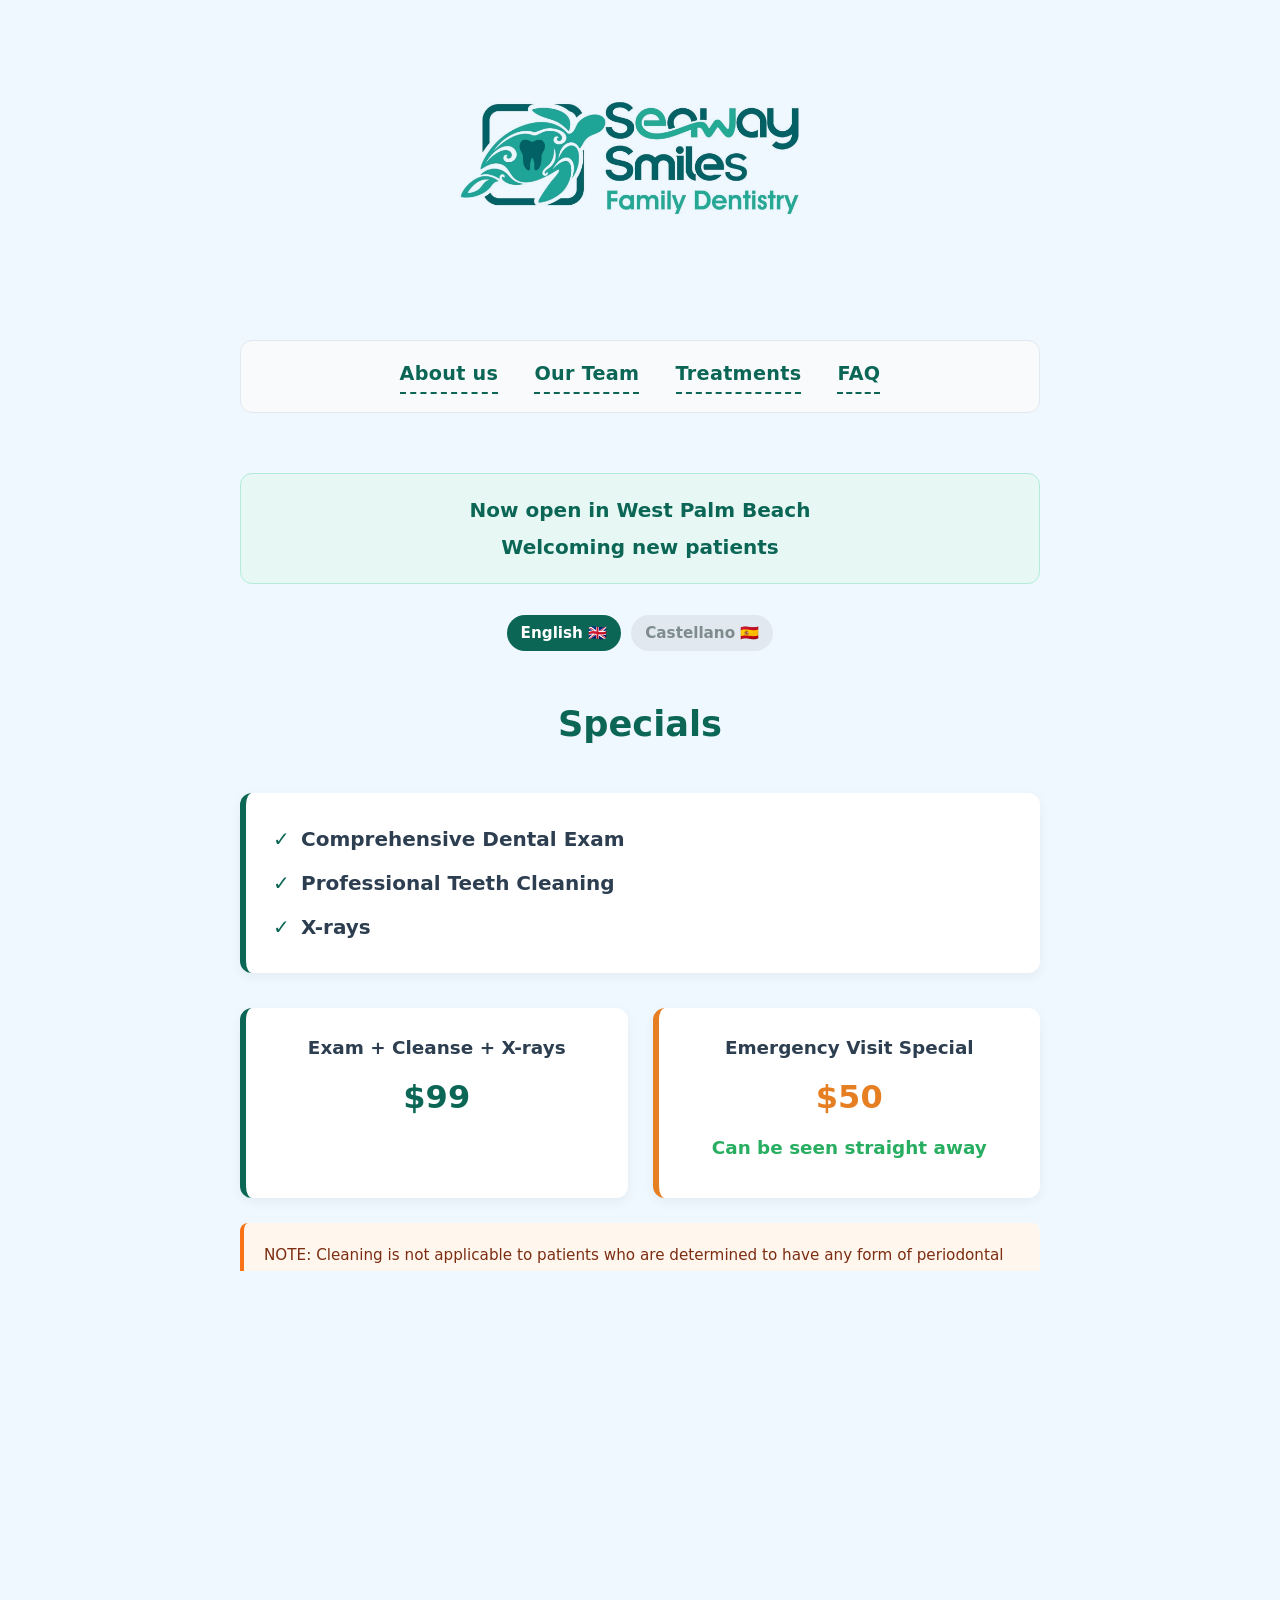
==== commit d7e9f5de: "Fixed some things" ====
--- a/index.html
+++ b/index.html
@@ -50,7 +50,7 @@
     </header>
 
     <main>
-        
+        <div class="listings">
         <ul>
             <li>
                 <span class="lang-en">Comprehensive Dental Exam</span>
@@ -65,6 +65,7 @@
                 <span class="lang-es">Radiografías</span>
             </li>
         </ul>
+    </div>
         
         <div class="offers-row">
             <div id="normal">
@@ -72,7 +73,7 @@
                 <p class="lang-es">Examen + Limpieza + Radiografías</p>
                 <p class="price-display">
                     <span class="lang-en">$99</span>
-                    <span class="lang-es">99 $</span>
+                    <span class="lang-es">99$</span>
                 </p>
             </div>
 
@@ -84,8 +85,10 @@
                     <span class="lang-es">50$</span>
                 </p>
                 <!-- Explicit class targets to fix the green text display -->
-                <p class="status-green lang-en">Can be seen straight away</p>
-                <p class="status-green lang-es">Atención inmediata</p>
+                <div class="status-green">
+                <p class="lang-en">Can be seen straight away</p>
+                <p class="lang-es">Atención Inmediata</p>
+                </div>
             </div>
         </div>
 
@@ -99,16 +102,19 @@
                 <span class="lang-en">Visit Us</span>
                 <span class="lang-es">Visítenos</span>
             </h2>
+
             <p class="visit-text lang-en">We would like for you to leave our office with an unforgettable experience, which is why our welcoming staff will do everything to make you feel right at home.</p>
-            <p class="visit-text lang-es">Deseamos ofrecerle una experiencia inolvidable en nuestra clínica; por ello, nuestro atento personal hará todo lo posible para que se sienta como en casa.</p>
+            <p class="visit-text lang-es">Queremos ofrecerle una experiencia inolvidable en nuestra clínica; por ello, nuestro atento personal hará todo lo posible para que se sienta como en casa.</p>
             
             <div class="small-map-wrapper">
-
                 <iframe width="600" height="450" style="border:0;" src="https://maps.google.com/maps?q=5100%20S%20Dixie%20Hwy%2C%20West%20Palm%20Beach%2C%20FL%2033405&t=m&z=14&ie=UTF8&iwloc=&output=embed" loading="lazy" referrerpolicy="no-referrer-when-downgrade"></iframe>
             </div>
-            
-<a class="map-link" href="https://www.google.com/maps/dir//5100+S+Dixie+Hwy,+West+Palm+Beach,+FL+33405/data=!4m6!4m5!1m1!4e2!1m2!1m1!1s0x88d8d7a7133e5755:0x369a478368679f48?sa=X&ved=1t:707&ictx=111">5100 S Dixie Highway, West Palm Beach, FL 33405</a>        </div>
-    </main>
+        
+        <a class="map-link" href="https://www.google.com/maps/dir//5100+S+Dixie+Hwy,+West+Palm+Beach,+FL+33405/data=!4m6!4m5!1m1!4e2!1m2!1m1!1s0x88d8d7a7133e5755:0x369a478368679f48?sa=X&ved=1t:707&ictx=111">5100 S Dixie Highway, West Palm Beach, FL 33405</a>        
+    
+    </div>
+
+</main>
 
 
 </body>
--- a/style.css
+++ b/style.css
@@ -80,7 +80,7 @@
 }
 
 /* --- Service Inclusion List --- */
-main ul {
+.listings ul {
     background: white;
     padding: 30px 30px 30px 55px;
     border-radius: 12px;
@@ -99,7 +99,7 @@
     transition: transform 0.2s ease-in-out, color 0.2s ease-in-out;
 }
 
-main li::before {
+.listings li::before {
     content: "✓";
     position: absolute;
     left: -28px;
@@ -107,7 +107,7 @@
     font-weight: 900;
 }
 
-main li:hover {
+.listings li:hover {
     transform: translateX(4px);
     color: #0b6655;
 }
@@ -123,7 +123,6 @@
     margin: 0;
     padding: 25px;
     border-radius: 12px;
-    text-align: center;
     box-shadow: 0 4px 12px rgba(0, 0, 0, 0.05);
     border-left: 6px solid #0b6655; /* Distinct color border on the side */
 }
@@ -140,7 +139,6 @@
 #normal p.lang-es,
 #emergency p.lang-en,
 #emergency p.lang-es {
-    white-space: nowrap;
     font-size: 1.15rem !important; /* Balanced globally to allow long text strings to sit on one line */
     font-weight: 700;
     margin: 0 0 10px 0;
@@ -153,6 +151,7 @@
     color: #0b6655 !important;
     margin: 0;
     display: block !important;
+    text-align: center;
 }
 
 .price-display span {
@@ -230,7 +229,6 @@
     background-color: white;
     padding: 30px;
     border-radius: 12px;
-    text-align: center;
     box-shadow: 0 4px 12px rgba(0, 0, 0, 0.05);
 }
 
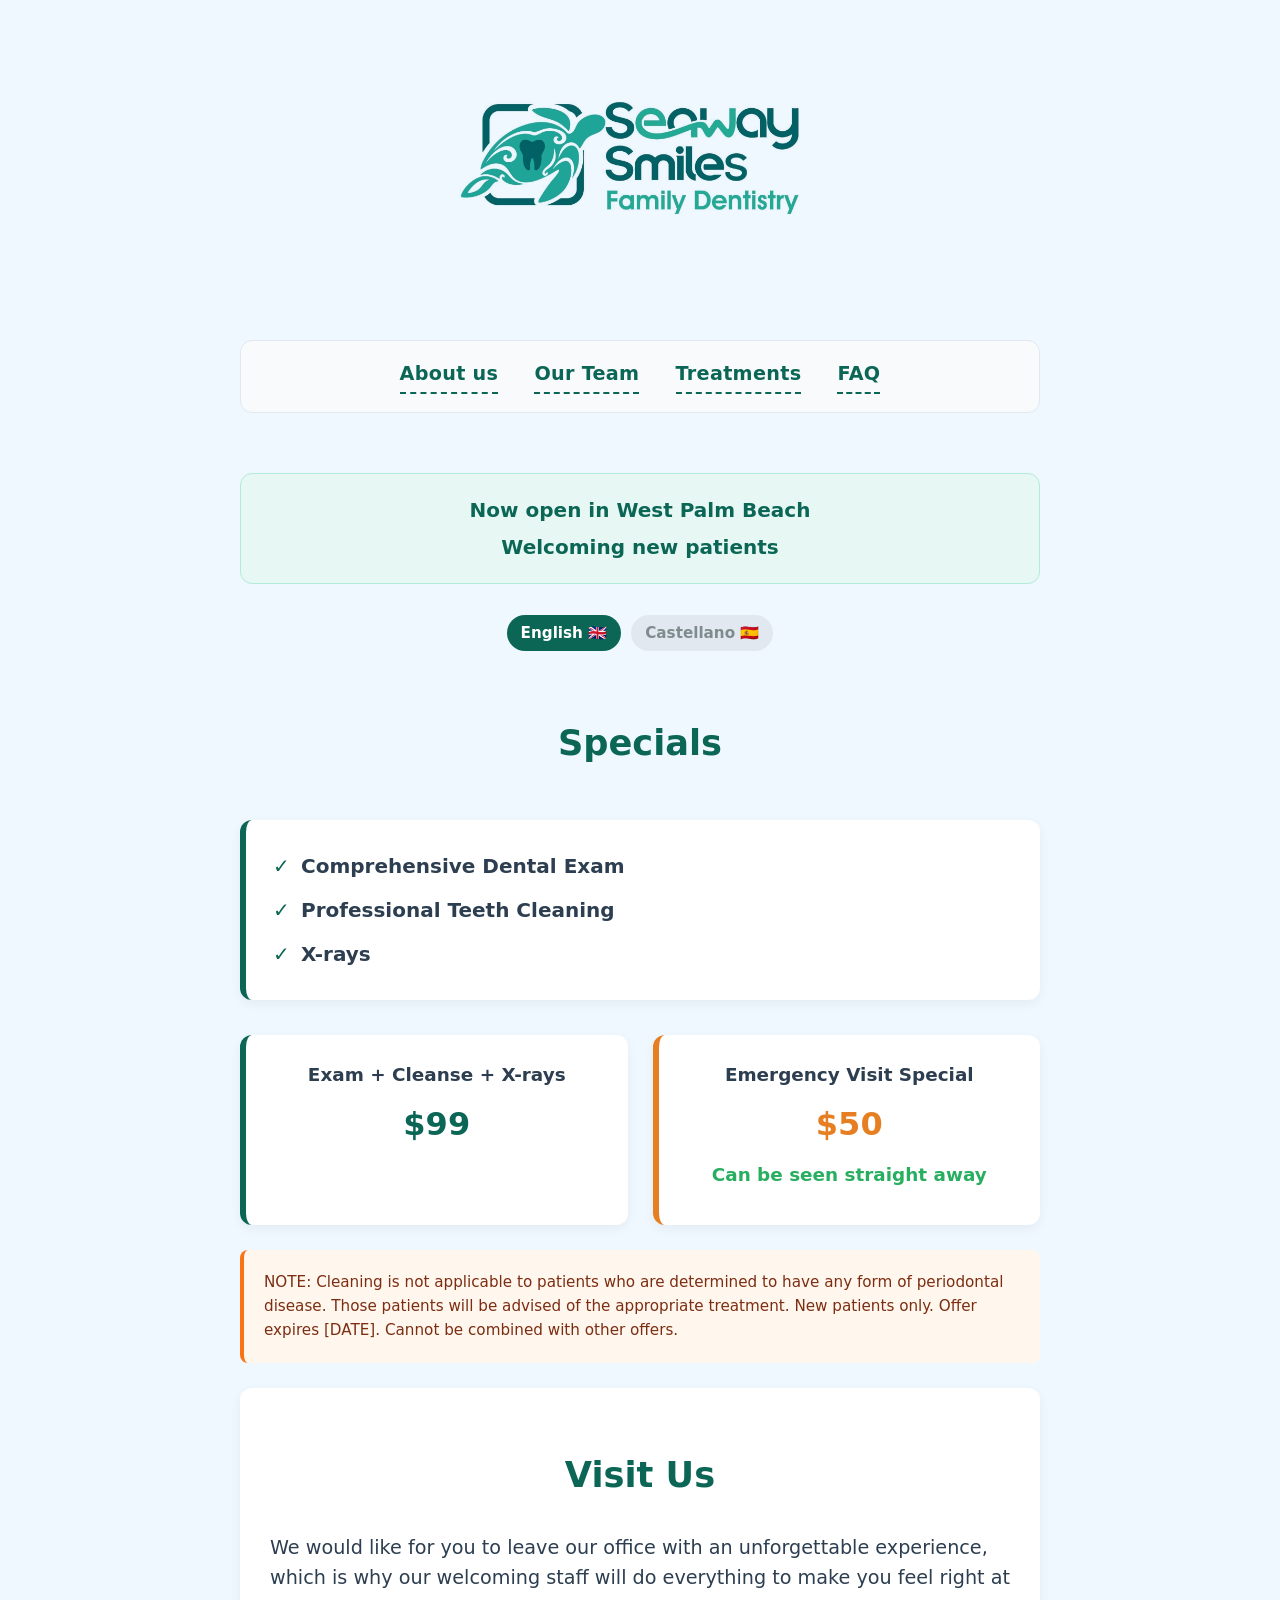
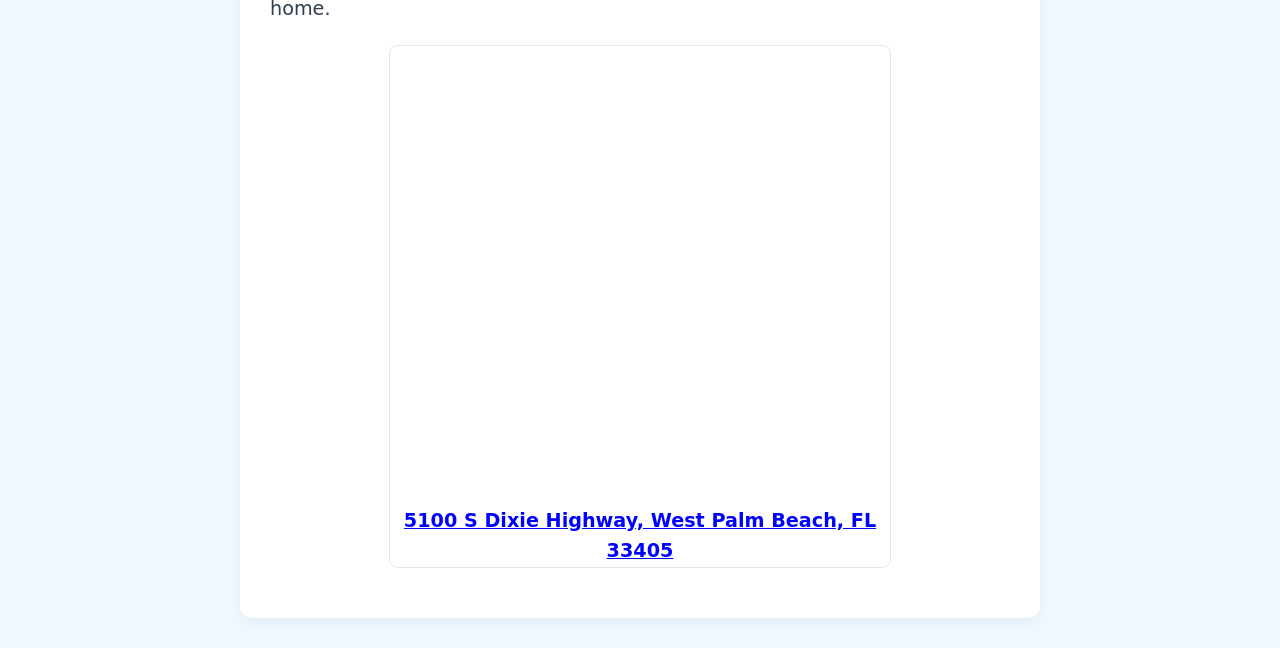
==== commit 55881dc2: "Fixed some stuff" ====
--- a/index.html
+++ b/index.html
@@ -1,121 +1,149 @@
 <!DOCTYPE html>
 <html lang="en">
-<head>
-    <meta charset="utf-8">
-    <meta name="viewport" content="width=device-width, initial-scale=1">
-    <meta name="robots" content="index, follow">
-    <meta name="description" content="Take advantage of premier dental specials at Seaway Smiles Family Dentistry in West Palm Beach. Schedule your diagnostic exam, cleaning, and X-rays today.">
-    <link rel="icon" type="image/x-icon" href="logo.jpeg">
+  <head>
+    <meta charset="utf-8" />
+    <meta name="viewport" content="width=device-width, initial-scale=1" />
+    <meta name="robots" content="index, follow" />
+    <meta
+      name="description"
+      content="Take advantage of premier dental specials at Seaway Smiles Family Dentistry in West Palm Beach. Schedule your diagnostic exam, cleaning, and X-rays today."
+    />
+    <link rel="icon" type="image/x-icon" href="logo.jpeg" />
     <title>Seaway Smiles Family Dentistry</title>
-    <link rel="stylesheet" type="text/css" href="style.css">
+    <link rel="stylesheet" type="text/css" href="style.css" />
     <script src="script.js"></script>
-</head>
-<body>
+  </head>
+  <body>
     <header>
-        <div id="logo">
-            <img src="logo.jpeg" alt="Seaway Smiles Family Dentistry Logo">
-        </div>
+      <div id="logo">
+        <img src="logo.jpeg" alt="Seaway Smiles Family Dentistry Logo" />
+      </div>
+      <br />
+      <div class="nav">
+        <footer class="site-footer">
+          <nav class="footer-nav">
+            <a href="about.html">
+              <span class="lang-en">About us</span>
+              <span class="lang-es">Sobre nosotros</span>
+            </a>
+            <a href="team.html">
+              <span class="lang-en">Our Team</span>
+              <span class="lang-es">Nuestro equipo</span>
+            </a>
+            <a href="treatments.html">
+              <span class="lang-en">Treatments</span>
+              <span class="lang-es">Tratamientos</span>
+            </a>
+            <a href="faq.html">
+              <span class="lang-en">FAQ</span>
+              <span class="lang-es">Preguntas frecuentes</span>
+            </a>
+          </nav>
+        </footer>
+      </div>
+      <br />
 
-
-            <br>
-            <div class="nav">
-            <footer class="site-footer">
-            <nav class="footer-nav">
-            <a href="about.html"><span class="lang-en">About us</span><span class="lang-es">Sobre nosotros</span></a>
-            <a href="team.html"><span class="lang-en">Our Team</span><span class="lang-es">Nuestro equipo</span></a>
-            <a href="treatments.html"><span class="lang-en">Treatments</span><span class="lang-es">Tratamientos</span></a>
-            <a href="faq.html"><span class="lang-en">FAQ</span><span class="lang-es">Preguntas frecuentes</span></a>
-            </nav>
-            </footer>
-            </div>
-            <br>
-
-
-        <div id="box">
-            <p class="tagline lang-en">Now open in West Palm Beach</p>
-            <p class="tagline lang-es">Ahora abierto en West Palm Beach</p>
-            <p class="tagline lang-en">Welcoming new patients</p>
-            <p class="tagline lang-es">Aceptando nuevos pacientes</p>
-        </div>
-        <br>
-        <nav class="lang-bar">
-            <a href="#en" class="lang-btn active">English 🇬🇧</a>
-            <a href="#es" class="lang-btn">Castellano 🇪🇸</a>
-        </nav>
-    </footer>
-        <h1>
-            <span class="lang-en">Specials</span>
-            <span class="lang-es">Ofertas Especiales</span>
-        </h1>
+      <div id="box">
+        <p class="tagline lang-en">Now open in West Palm Beach</p>
+        <p class="tagline lang-es">Ahora abierto en West Palm Beach</p>
+        <p class="tagline lang-en">Welcoming new patients</p>
+        <p class="tagline lang-es">Aceptando nuevos pacientes</p>
+      </div>
+      <br />
+      <nav class="lang-bar">
+        <a href="#en" class="lang-btn active">English 🇬🇧</a>
+        <a href="#es" class="lang-btn">Castellano 🇪🇸</a>
+      </nav>
     </header>
 
     <main>
-        <div class="listings">
+      <h1>
+        <span class="lang-en">Specials</span>
+        <span class="lang-es">Ofertas Especiales</span>
+      </h1>
+      <div class="listings">
         <ul>
-            <li>
-                <span class="lang-en">Comprehensive Dental Exam</span>
-                <span class="lang-es">Examen Dental Completo</span>
-            </li>
-            <li>
-                <span class="lang-en">Professional Teeth Cleaning</span>
-                <span class="lang-es">Limpieza Dental Profesional</span>
-            </li>
-            <li>
-                <span class="lang-en">X-rays</span>
-                <span class="lang-es">Radiografías</span>
-            </li>
+          <li>
+            <span class="lang-en">Comprehensive Dental Exam</span>
+            <span class="lang-es">Examen Dental Completo</span>
+          </li>
+          <li>
+            <span class="lang-en">Professional Teeth Cleaning</span>
+            <span class="lang-es">Limpieza Dental Profesional</span>
+          </li>
+          <li>
+            <span class="lang-en">X-rays</span>
+            <span class="lang-es">Radiografías</span>
+          </li>
         </ul>
-    </div>
-        
-        <div class="offers-row">
-            <div id="normal">
-                <p class="lang-en">Exam + Cleanse + X-rays</p>
-                <p class="lang-es">Examen + Limpieza + Radiografías</p>
-                <p class="price-display">
-                    <span class="lang-en">$99</span>
-                    <span class="lang-es">99$</span>
-                </p>
-            </div>
-
-            <div id="emergency">
-                <p class="lang-en">Emergency Visit Special</p>
-                <p class="lang-es">Visita de Emergencia</p>
-                <p class="price-display">
-                    <span class="lang-en">$50</span>
-                    <span class="lang-es">50$</span>
-                </p>
-                <!-- Explicit class targets to fix the green text display -->
-                <div class="status-green">
-                <p class="lang-en">Can be seen straight away</p>
-                <p class="lang-es">Atención Inmediata</p>
-                </div>
-            </div>
+      </div>
+      <div class="offers-row">
+        <div class="normal">
+          <p class="lang-en">Exam + Cleanse + X-rays</p>
+          <p class="lang-es">Examen + Limpieza + Radiografías</p>
+          <p class="price-display">
+            <span class="lang-en">$99</span>
+            <span class="lang-es">99$</span>
+          </p>
         </div>
 
-        <div id="important">
-            <p class="lang-en">NOTE: Cleaning is not applicable to patients who are determined to have any form of periodontal disease. Those patients will be advised of the appropriate treatment. New patients only. Offer expires [DATE]. Cannot be combined with other offers.</p>
-            <p class="lang-es">NOTA: La limpieza no aplica a pacientes que presenten cualquier tipo de enfermedad periodontal. Dichos pacientes serán informados sobre el tratamiento adecuado. Solo para nuevos pacientes. La oferta vence el [DATE]. No acumulable con otras ofertas.</p>
+        <div id="emergency">
+          <p class="lang-en">Emergency Visit Special</p>
+          <p class="lang-es">Visita de Emergencia</p>
+          <p class="price-display">
+            <span class="lang-en">$50</span>
+            <span class="lang-es">50$</span>
+          </p>
+          <!-- Explicit class targets to fix the green text display -->
+          <div class="status-green">
+            <p class="lang-en">Can be seen straight away</p>
+            <p class="lang-es">Atención Inmediata</p>
+          </div>
         </div>
+      </div>
 
-        <div id="visit">
-            <h2>
-                <span class="lang-en">Visit Us</span>
-                <span class="lang-es">Visítenos</span>
-            </h2>
+      <div id="important">
+        <p class="lang-en">
+          NOTE: Cleaning is not applicable to patients who are determined to have any form of periodontal disease. Those
+          patients will be advised of the appropriate treatment. New patients only. Offer expires [DATE]. Cannot be
+          combined with other offers.
+        </p>
+        <p class="lang-es">
+          NOTA: La limpieza no aplica a pacientes que presenten cualquier tipo de enfermedad periodontal. Dichos
+          pacientes serán informados sobre el tratamiento adecuado. Solo para nuevos pacientes. La oferta vence el
+          [DATE]. No acumulable con otras ofertas.
+        </p>
+      </div>
 
-            <p class="visit-text lang-en">We would like for you to leave our office with an unforgettable experience, which is why our welcoming staff will do everything to make you feel right at home.</p>
-            <p class="visit-text lang-es">Queremos ofrecerle una experiencia inolvidable en nuestra clínica; por ello, nuestro atento personal hará todo lo posible para que se sienta como en casa.</p>
-            
-            <div class="small-map-wrapper">
-                <iframe width="600" height="450" style="border:0;" src="https://maps.google.com/maps?q=5100%20S%20Dixie%20Hwy%2C%20West%20Palm%20Beach%2C%20FL%2033405&t=m&z=14&ie=UTF8&iwloc=&output=embed" loading="lazy" referrerpolicy="no-referrer-when-downgrade"></iframe>
-            </div>
-        
-        <a class="map-link" href="https://www.google.com/maps/dir//5100+S+Dixie+Hwy,+West+Palm+Beach,+FL+33405/data=!4m6!4m5!1m1!4e2!1m2!1m1!1s0x88d8d7a7133e5755:0x369a478368679f48?sa=X&ved=1t:707&ictx=111">5100 S Dixie Highway, West Palm Beach, FL 33405</a>        
-    
-    </div>
+      <div id="visit">
+        <h2>
+          <span class="lang-en">Visit Us</span>
+          <span class="lang-es">Visítenos</span>
+        </h2>
 
-</main>
-
-
-</body>
+        <p class="visit-text lang-en">
+          We would like for you to leave our office with an unforgettable experience, which is why our welcoming staff
+          will do everything to make you feel right at home.
+        </p>
+        <p class="visit-text lang-es">
+          Queremos ofrecerle una experiencia inolvidable en nuestra clínica; por ello, nuestro atento personal hará todo
+          lo posible para que se sienta como en casa.
+        </p>
+        <div class="small-map-wrapper">
+          <iframe
+            title="Our place displayed on Google Maps"
+            src="https://maps.google.com/maps?q=5100%20S%20Dixie%20Hwy%2C%20West%20Palm%20Beach%2C%20FL%2033405&amp;t=m&amp;z=14&amp;ie=UTF8&amp;iwloc=&amp;output=embed"
+            loading="lazy"
+            referrerpolicy="no-referrer-when-downgrade"
+          ></iframe>
+          <a
+            class="map-link"
+            href="https://www.google.com/maps/dir//5100+S+Dixie+Hwy,+West+Palm+Beach,+FL+33405/data=!4m6!4m5!1m1!4e2!1m2!1m1!1s0x88d8d7a7133e5755:0x369a478368679f48?sa=X&amp;ved=1t:707&amp;ictx=111"
+          >
+            5100 S Dixie Highway, West Palm Beach, FL 33405
+          </a>
+        </div>
+      </div>
+    </main>
+  </body>
 </html>
--- a/style.css
+++ b/style.css
@@ -1,445 +1,420 @@
 /* --- Base Styles & Typography --- */
-body {
-    background-color: aliceblue;
-    margin: 0; 
-    padding: 30px 20px; 
-    font-family: system-ui, -apple-system, BlinkMacSystemFont, 'Segoe UI', Roboto, sans-serif;
-    font-size: 1.2rem;       /* Clean, slightly larger base font size */
-    line-height: 1.6;
-    color: #2c3e50;
-} 
-
+ body {
+     background-color: aliceblue;
+     margin: 0;
+     padding: 30px 20px;
+     font-family: system-ui, -apple-system, BlinkMacSystemFont, 'Segoe UI', Roboto, sans-serif;
+     font-size: 1.2rem;
+    /* Clean, slightly larger base font size */
+     line-height: 1.6;
+     color: #2c3e50;
+}
 /* Forces all sub-elements to use font settings from body */
-body *, body *::before, body *::after {
-    font-family: inherit;
-}
-
-header {
-    text-align: center;
-    margin-bottom: 40px;
-}
-
+ body *, body *::before, body *::after {
+     font-family: inherit;
+}
+ header {
+     text-align: center;
+     margin-bottom: 40px;
+}
 /* --- Logo Proportions (Clean & Restored) --- */
-div#logo {
-    margin: 0 auto 20px auto;  
-    width: 100%;
-    max-width: 420px; /* Controls the size of the logo without warping it */
-}
-
-div#logo img {
-    width: 100%;
-    height: auto;     /* Restores the logo's natural, un-squished dimensions */
-    display: block; 
-    mix-blend-mode: multiply;
-}
-
+ div#logo {
+     margin: 0 auto 20px auto;
+     width: 100%;
+     max-width: 420px;
+    /* Controls the size of the logo without warping it */
+}
+ div#logo img {
+     width: 100%;
+     height: auto;
+    /* Restores the logo's natural, un-squished dimensions */
+     display: block;
+     mix-blend-mode: multiply;
+}
 /* --- Header Tagline Box --- */
 /* --- Header Tagline Box --- */
-div#box {
-    margin: 0 auto;
-    background-color: #e6f7f4; /* Soft aquamarine tint matching your brand */
-    width: 100%; /* Stretches the block across the layout container */
-    max-width: 800px; /* MATCHES your navigation bar and text card widths perfectly */
-    padding: 15px 35px;
-    border-radius: 12px; /* Changed from 30px pill to 12px rounded corners to perfectly match your nav box style */
-    border: 1px solid #b2ebd9;
-    text-align: center;
-    box-sizing: border-box; /* Prevents padding from causing width overflow errors */
+ div#box {
+     margin: 0 auto;
+     background-color: #e6f7f4;
+    /* Soft aquamarine tint matching your brand */
+     width: 100%;
+    /* Stretches the block across the layout container */
+     max-width: 800px;
+    /* MATCHES your navigation bar and text card widths perfectly */
+     padding: 15px 35px;
+     border-radius: 12px;
+    /* Changed from 30px pill to 12px rounded corners to perfectly match your nav box style */
+     border: 1px solid #b2ebd9;
+     text-align: center;
+     box-sizing: border-box;
+    /* Prevents padding from causing width overflow errors */
+}
+ .tagline {
+     font-size: 1.25rem;
+     color: #0b6655;
+    /* Clean dark teal from logo palette */
+     font-weight: 600;
+     margin: 5px 0;
+}
+ h1, h2 {
+     font-size: 2.2rem;
+     color: #0b6655;
+     text-align: center;
+}
+/* --- Main Layout Container --- */
+ main {
+     margin: 0 auto;
+     width: 100%;
+     max-width: 800px;
+    /* Keeps cards beautifully centered and readable */
+     display: flex;
+     flex-direction: column;
+     gap: 25px;
+    /* Automatically pushes separate boxes apart */
+}
+ .offers-row {
+     display: flex;
+     flex-direction: row;
+     gap: 25px;
+     width: 100%;
+}
+/* --- Service Inclusion List --- */
+ .listings ul {
+     background: white;
+     padding: 30px 30px 30px 55px;
+     border-radius: 12px;
+     box-shadow: 0 4px 12px rgba(0, 0, 0, 0.05);
+     margin: 0 0 10px 0;
+     list-style-type: none;
+     border-left: 6px solid #0b6655;
+}
+ main li {
+     font-size: 1.25rem;
+     font-weight: 600;
+     margin-bottom: 12px;
+     color: #2c3e50;
+     position: relative;
+     transition: transform 0.2s ease-in-out, color 0.2s ease-in-out;
+}
+ .listings li::before {
+     content: "✓";
+     position: absolute;
+     left: -28px;
+     color: #0b6655;
+     font-weight: 900;
+}
+ .listings li:hover {
+     transform: translateX(4px);
+     color: #0b6655;
+}
+ main li:last-child {
+     margin-bottom: 0;
+}
+/* --- Separate Offer Cards --- */
+ .normal, #emergency {
+     background-color: white;
+     flex: 1;
+     margin: 0;
+     padding: 25px;
+     border-radius: 12px;
+     box-shadow: 0 4px 12px rgba(0, 0, 0, 0.05);
+     border-left: 6px solid #0b6655;
+    /* Distinct color border on the side */
+}
+/* Make the emergency card pop slightly more */
+ #emergency {
+     border-left-color: #e67e22;
+    /* Warning/Urgent orange border accent */
+}
+/* Formatting text inside the boxes: Elegant compact size default across both languages */
+ .normal p:first-child, #emergency p:first-child, .normal p.lang-en, .normal p.lang-es, #emergency p.lang-en, #emergency p.lang-es {
+     font-size: 1.15rem !important;
+    /* Balanced globally to allow long text strings to sit on one line */
+     font-weight: 700;
+     margin: 0 0 10px 0;
+}
+/* --- Fixed Price Text Layout --- */
+ .price-display {
+     font-size: 2rem !important;
+     font-weight: 800 !important;
+     color: #0b6655 !important;
+     margin: 0;
+     display: block !important;
+     text-align: center;
+}
+ .price-display span {
+     font-size: 2rem !important;
+     font-weight: 800 !important;
+     color: inherit !important;
+}
+ #emergency .price-display {
+     color: #e67e22 !important;
+}
+/* --- Explicit Status Text Alignment Fix --- */
+ .status-green, p.status-green, #emergency p.status-green {
+     font-size: 1.1rem !important;
+     font-weight: 600 !important;
+     color: #27ae60 !important;
+    /* Locks in your positive green text color */
+     margin: 10px auto 0 auto !important;
+    /* Automatic left/right margins guarantee center locking */
+     text-align: center !important;
+    /* Explicitly forces internal text characters to center alignment */
+     display: block !important;
+    /* Switched from inline-block to block to allow full container centering */
+     width: 100%;
+    /* Spreads the bounding box to prevent any sideways shifting */
+}
+ #important {
+     background-color: #fff7ed;
+     padding: 20px;
+     border-radius: 8px;
+     border-left: 4px solid #f97316;
+}
+ #important p {
+     font-size: 0.95rem;
+     font-weight: 500;
+     color: #7c2d12;
+     margin: 0;
+     line-height: 1.6;
+}
+/* --- Language Switcher Bar --- */
+ .lang-bar {
+     display: flex !important;
+    /* Forces the bar to stay visible in both language states */
+     justify-content: center;
+     max-width: 800px;
+     margin: 0 auto 20px auto;
+     gap: 10px;
+}
+ .lang-btn {
+     display: inline-block !important;
+    /* Overrides accidental inheritance blocks */
+     font-size: 0.95rem;
+     font-weight: 600;
+     text-decoration: none !important;
+    /* Keeps buttons clean without footer dashed underscores */
+     border-bottom: none !important;
+    /* Removes accidental border line bleed from footer styling */
+     color: #7f8c8d !important;
+     padding: 6px 14px;
+     border-radius: 20px;
+     background-color: #e2e8f0;
+     transition: all 0.2s ease;
+}
+ .lang-btn:hover {
+     background-color: #cbd5e1;
+     color: #334155 !important;
+}
+ .lang-btn.active {
+     background-color: #0b6655;
+    /* Matches your dark teal logo color */
+     color: white !important;
+}
+/* --- Visit Us Card & Map Section --- */
+ #visit {
+     background-color: white;
+     border-radius: 12px;
+     box-shadow: 0 4px 12px rgba(0, 0, 0, 0.05);
+}
+ #intro, #visit{
+     padding: 30px;
+}
+ .small-map-wrapper {
+     max-width: 500px;
+     text-align: center;
+     margin: 20px auto;
+     border-radius: 8px;
+     overflow: hidden;
+     border: 1px solid #e2e8f0;
+}
+ .small-map-wrapper iframe {
+     display: block;
+     width: 100%;
+     width: 600px;
+     height: 450px;
+     border: 0;
+}
+/* --- Universal Hyperlink Component Architecture --- */
+ footer {
+     margin-left: auto;
+     margin-right: auto;
+     text-align: center;
+     margin-top: 40px;
+}
+ footer nav a {
+     display: inline-block;
+     margin: 0 15px;
+     font-weight: 600;
+     text-decoration: underline;
+}
+ .map-link {
+     display: inline-block;
+     margin-top: 10px;
+     font-weight: 600;
+     text-decoration: underline;
+}
+ a:link {
+     color: blue;
+}
+/* Turns purple whenever user clicks */
+ a:visited, .map-link:visited {
+     color: purple !important;
+}
+/* --- Dynamic Multi-Language Visibility Matrix --- */
+ .lang-es {
+     display: none !important;
+}
+/* Added 'not(iframe)' so the browser never accidentally hides your Google Map */
+ body.show-es :not(iframe).lang-en {
+     display: none !important;
+}
+ body.show-es .lang-es {
+     display: block !important;
+}
+/* Inline text block rules: Keeps spans inline so they never duplicate or pop out */
+ span.lang-es, strong.lang-es {
+     display: none !important;
+}
+ body.show-es span.lang-en, body.show-es strong.lang-en {
+     display: none !important;
+}
+/* Fixed Inline Rule: Safely locks content parameters on language swap */
+ body.show-es span.lang-es, body.show-es strong.lang-es {
+     display: inline !important;
+}
+/* Price specific conditional visibility states */
+ body.show-es .price-display span.lang-en, body:not(.show-es) .price-display span.lang-es {
+     display: none !important;
+}
+ body.show-es .price-display span.lang-es, body:not(.show-es) .price-display span.lang-en {
+     display: inline !important;
+}
+/* Updated language toggle rules using block/none to maintain perfect center alignment */
+ body.show-es .status-green.lang-en, body:not(.show-es) .status-green.lang-es {
+     display: none !important;
+}
+ body.show-es .status-green.lang-es, body:not(.show-es) .status-green.lang-en {
+     display: block !important;
+    /* Forces centered row block metrics inside the parent card container */
+}
+/* --- Dedicated FAQ Framework --- */
+ .faq-card {
+     background-color: white;
+     width: 100%;
+     box-sizing: border-box;
+     padding: 30px;
+     border-radius: 12px;
+     text-align: left;
+     box-shadow: 0 4px 12px rgba(0, 0, 0, 0.05);
+     border-left: 6px solid #0b6655;
+     margin-bottom: 20px;
+     transition: transform 0.2s ease-in-out;
+}
+ .faq-card.emergency {
+     border-left-color: #e67e22;
+}
+ .faq-card:hover {
+     transform: translateY(-2px);
+     box-shadow: 0 6px 16px rgba(11, 102, 85, 0.08);
+}
+ .faq-card.emergency:hover {
+     box-shadow: 0 6px 16px rgba(230, 126, 34, 0.08);
+}
+ .faq-question {
+     font-size: 1.35rem;
+     font-weight: 700;
+     margin: 0 0 10px 0;
+     color: #0b6655;
+}
+ .faq-card.emergency .faq-question {
+     color: #e67e22;
+}
+ .faq-answer {
+     font-size: 1.15rem;
+     color: #34495e;
+     margin: 0;
+     font-weight: 500;
+     line-height: 1.6;
+}
+/* --- Global Responsive Screen Overrides --- */
+ @media (max-width: 768px) {
+     .offers-row {
+         flex-direction: column;
+    }
+}
+ .faq-question, .normal p:first-child, #emergency p:first-child {
+     text-align: center !important;
+    /* Locks all FAQ titles dead-center in both English and Spanish */
+}
+/* --- Professional Navigation Header Box --- */
+ div.nav {
+     width: 100%;
+     max-width: 800px;
+     margin: 15px auto 30px auto;
+    /* Centers the whole container under the flags */
+     padding: 10px 20px;
+     background-color: #f8fafc;
+    /* Ultra-soft slate tint provides clear contrast */
+     border: 1px solid #e2e8f0;
+    /* Subtle premium boundary frame */
+     border-radius: 12px;
+    /* Clean, rounded corner metrics matching your cards */
+     box-sizing: border-box;
+}
+/* Strip native margins from your inner structural footer tags */
+ div.nav footer.site-footer, div.nav nav.footer-nav {
+     margin: 0 !important;
+     padding: 0 !important;
+     border-top: none !important;
+     text-align: center;
+     width: 100%;
+}
+/* --- Premium Hyperlink Architecture --- */
+ div.nav nav.footer-nav a {
+     display: inline-block !important;
+     margin: 8px 15px !important;
+     font-weight: 600 !important;
+     text-decoration: none !important;
+    /* Strips ancient flat underlines */
+     border-bottom: 2px dashed #0b6655 !important;
+    /* Premium dashed brand underline */
+     padding-bottom: 2px !important;
+     letter-spacing: 0.3px;
+     transition: all 0.2s ease-in-out !important;
+}
+/* Link Color Controls */
+ div.nav nav.footer-nav a:link, div.nav nav.footer-nav a:active {
+     color: #0b6655 !important;
+}
+/* Hover state deepens contrast smoothly */
+ div.nav nav.footer-nav a:hover {
+     color: #084c3f !important;
+     opacity: 0.85;
+}
+/* Visited Tracking: Premium Royal Plum applied after selection */
+ div.nav nav.footer-nav a:visited {
+     color: #6b21a8 !important;
+     border-bottom-color: #6b21a8 !important;
+}
+/* --- Global Page Heading Spacing Fix --- */
+ .treatments{
+     font-size: 1.1rem;
+     font-weight: 600;
+     line-height: 1.7;
+     color: #34495e;
+}
+ #intro{
+     background-color: white;
+     border-radius: 12px;
+     box-shadow: 0 4px 12px rgba(0, 0, 0, 0.05);
+     border-left: 6px;
+     margin: 0;
+     font-size: 1.2rem;
+     color: #2c3e50;
+     font-weight: 500;
+}
+ .normal{
+     text-color: #0b6655;
 }
 
-
-.tagline {
-    font-size: 1.25rem;
-    color: #0b6655;           /* Clean dark teal from logo palette */
-    font-weight: 600;
-    margin: 5px 0;
-}
-
-h1, h2 {
-    font-size: 2.2rem;
-    color: #0b6655;
-    margin-top: 30px;
-    text-align: center; 
-}
-
-/* --- Main Layout Container --- */
-main {
-    margin: 0 auto;       
-    width: 100%;
-    max-width: 800px;     /* Keeps cards beautifully centered and readable */
-    display: flex;
-    flex-direction: column;
-    gap: 25px;            /* Automatically pushes separate boxes apart */
-}
-
-.offers-row {
-    display: flex;
-    flex-direction: row;
-    gap: 25px; 
-    width: 100%;
-}
-
-/* --- Service Inclusion List --- */
-.listings ul {
-    background: white;
-    padding: 30px 30px 30px 55px;
-    border-radius: 12px;
-    box-shadow: 0 4px 12px rgba(0, 0, 0, 0.05);
-    margin: 0 0 10px 0;
-    list-style-type: none;
-    border-left: 6px solid #0b6655;
-}
-
-main li {
-    font-size: 1.25rem;
-    font-weight: 600;
-    margin-bottom: 12px;
-    color: #2c3e50;
-    position: relative;
-    transition: transform 0.2s ease-in-out, color 0.2s ease-in-out;
-}
-
-.listings li::before {
-    content: "✓";
-    position: absolute;
-    left: -28px;
-    color: #0b6655;
-    font-weight: 900;
-}
-
-.listings li:hover {
-    transform: translateX(4px);
-    color: #0b6655;
-}
-
-main li:last-child {
-    margin-bottom: 0;
-}
-
-/* --- Separate Offer Cards --- */
-#normal, #emergency {
-    background-color: white;
-    flex: 1;
-    margin: 0;
-    padding: 25px;
-    border-radius: 12px;
-    box-shadow: 0 4px 12px rgba(0, 0, 0, 0.05);
-    border-left: 6px solid #0b6655; /* Distinct color border on the side */
-}
-
-/* Make the emergency card pop slightly more */
-#emergency {
-    border-left-color: #e67e22; /* Warning/Urgent orange border accent */
-}
-
-/* Formatting text inside the boxes: Elegant compact size default across both languages */
-#normal p:first-child, 
-#emergency p:first-child,
-#normal p.lang-en,
-#normal p.lang-es,
-#emergency p.lang-en,
-#emergency p.lang-es {
-    font-size: 1.15rem !important; /* Balanced globally to allow long text strings to sit on one line */
-    font-weight: 700;
-    margin: 0 0 10px 0;
-}
-
-/* --- Fixed Price Text Layout --- */
-.price-display {
-    font-size: 2rem !important;
-    font-weight: 800 !important;
-    color: #0b6655 !important;
-    margin: 0;
-    display: block !important;
-    text-align: center;
-}
-
-.price-display span {
-    font-size: 2rem !important;
-    font-weight: 800 !important;
-    color: inherit !important;
-}
-
-#emergency .price-display {
-    color: #e67e22 !important;
-}
-
-/* --- Explicit Status Text Alignment Fix --- */
-.status-green,
-p.status-green,
-#emergency p.status-green {
-    font-size: 1.1rem !important;
-    font-weight: 600 !important;
-    color: #27ae60 !important; /* Locks in your positive green text color */
-    margin: 10px auto 0 auto !important; /* Automatic left/right margins guarantee center locking */
-    text-align: center !important; /* Explicitly forces internal text characters to center alignment */
-    display: block !important; /* Switched from inline-block to block to allow full container centering */
-    width: 100%; /* Spreads the bounding box to prevent any sideways shifting */
-}
-
-#important {
-    background-color: #fff7ed;
-    padding: 20px;
-    border-radius: 8px;
-    border-left: 4px solid #f97316;
-}
-
-#important p {
-    font-size: 0.95rem;
-    font-weight: 500;
-    color: #7c2d12;
-    margin: 0;
-    line-height: 1.6;
-}
-
-/* --- Language Switcher Bar --- */
-.lang-bar {
-    display: flex !important; /* Forces the bar to stay visible in both language states */
-    justify-content: center; 
-    max-width: 800px;
-    margin: 0 auto 20px auto;
-    gap: 10px;
-}
-
-.lang-btn {
-    display: inline-block !important; /* Overrides accidental inheritance blocks */
-    font-size: 0.95rem;
-    font-weight: 600;
-    text-decoration: none !important; /* Keeps buttons clean without footer dashed underscores */
-    border-bottom: none !important; /* Removes accidental border line bleed from footer styling */
-    color: #7f8c8d !important;
-    padding: 6px 14px;
-    border-radius: 20px;
-    background-color: #e2e8f0;
-    transition: all 0.2s ease;
-}
-
-.lang-btn:hover {
-    background-color: #cbd5e1;
-    color: #334155 !important;
-}
-
-.lang-btn.active {
-    background-color: #0b6655; /* Matches your dark teal logo color */
-    color: white !important;
-}
-
-/* --- Visit Us Card & Map Section --- */
-#visit {
-    background-color: white;
-    padding: 30px;
-    border-radius: 12px;
-    box-shadow: 0 4px 12px rgba(0, 0, 0, 0.05);
-}
-
-.small-map-wrapper {
-    max-width: 500px;
-    margin: 20px auto;
-    border-radius: 8px;
-    overflow: hidden;
-    border: 1px solid #e2e8f0;
-}
-
-.small-map-wrapper iframe {
-    display: block;
-    width: 100%;
-    height: 250px;
-}
-
-/* --- Universal Hyperlink Component Architecture --- */
-footer {
-    margin-left: auto;
-    margin-right: auto;
-    text-align: center;
-    margin-top: 40px;
-}
-
-footer nav a {
-    display: inline-block;
-    margin: 0 15px;
-    font-weight: 600;
-    text-decoration: underline;
-}
-
-.map-link {
-    display: inline-block;
-    margin-top: 10px;
-    font-weight: 600;
-    text-decoration: underline;
-}
-
-a:link {
-    color: blue; 
-}
-
-/* Turns purple whenever user clicks */
-a:visited,
-.map-link:visited {
-    color: purple !important;
-}
-
-/* --- Dynamic Multi-Language Visibility Matrix --- */
-.lang-es {
-    display: none !important;
-}
-
-/* Added 'not(iframe)' so the browser never accidentally hides your Google Map */
-body.show-es :not(iframe).lang-en {
-    display: none !important;
-}
-
-body.show-es .lang-es {
-    display: block !important;
-}
-
-/* Inline text block rules: Keeps spans inline so they never duplicate or pop out */
-span.lang-es, strong.lang-es {
-    display: none !important;
-}
-
-body.show-es span.lang-en, body.show-es strong.lang-en {
-    display: none !important;
-}
-
-/* Fixed Inline Rule: Safely locks content parameters on language swap */
-body.show-es span.lang-es, body.show-es strong.lang-es {
-    display: inline !important; 
-}
-
-/* Price specific conditional visibility states */
-body.show-es .price-display span.lang-en,
-body:not(.show-es) .price-display span.lang-es {
-    display: none !important;
-}
-
-body.show-es .price-display span.lang-es,
-body:not(.show-es) .price-display span.lang-en {
-    display: inline !important;
-}
-
-/* Updated language toggle rules using block/none to maintain perfect center alignment */
-body.show-es .status-green.lang-en,
-body:not(.show-es) .status-green.lang-es {
-    display: none !important;
-}
-
-body.show-es .status-green.lang-es,
-body:not(.show-es) .status-green.lang-en {
-    display: block !important; /* Forces centered row block metrics inside the parent card container */
-}
-
-/* --- Dedicated FAQ Framework --- */
-.faq-card {
-    background-color: white;
-    width: 100%;
-    box-sizing: border-box;
-    padding: 30px;
-    border-radius: 12px;
-    text-align: left;
-    box-shadow: 0 4px 12px rgba(0, 0, 0, 0.05);
-    border-left: 6px solid #0b6655;
-    margin-bottom: 20px;
-    transition: transform 0.2s ease-in-out;
-}
-
-.faq-card.emergency {
-    border-left-color: #e67e22;
-}
-
-.faq-card:hover {
-    transform: translateY(-2px);
-    box-shadow: 0 6px 16px rgba(11, 102, 85, 0.08);
-}
-
-.faq-card.emergency:hover {
-    box-shadow: 0 6px 16px rgba(230, 126, 34, 0.08);
-}
-
-.faq-question {
-    font-size: 1.35rem;
-    font-weight: 700;
-    margin: 0 0 10px 0;
-    color: #0b6655;
-}
-
-.faq-card.emergency .faq-question {
-    color: #e67e22;
-}
-
-.faq-answer {
-    font-size: 1.15rem;
-    color: #34495e;
-    margin: 0;
-    font-weight: 500;
-    line-height: 1.6;
-}
-
-/* --- Global Responsive Screen Overrides --- */
-@media (max-width: 768px) {
-    .offers-row {
-        flex-direction: column;
-    }
-}
-
-.faq-question,
-#normal p:first-child,
-#emergency p:first-child {
-    text-align: center !important; /* Locks all FAQ titles dead-center in both English and Spanish */
-}
-
-/* --- Professional Navigation Header Box --- */
-div.nav {
-    width: 100%;
-    max-width: 800px;
-    margin: 15px auto 30px auto; /* Centers the whole container under the flags */
-    padding: 10px 20px;
-    background-color: #f8fafc; /* Ultra-soft slate tint provides clear contrast */
-    border: 1px solid #e2e8f0;  /* Subtle premium boundary frame */
-    border-radius: 12px;        /* Clean, rounded corner metrics matching your cards */
-    box-sizing: border-box;
-}
-
-/* Strip native margins from your inner structural footer tags */
-div.nav footer.site-footer,
-div.nav nav.footer-nav {
-    margin: 0 !important;
-    padding: 0 !important;
-    border-top: none !important;
-    text-align: center;
-    width: 100%;
-}
-
-/* --- Premium Hyperlink Architecture --- */
-div.nav nav.footer-nav a {
-    display: inline-block !important;
-    margin: 8px 15px !important;
-    font-weight: 600 !important;
-    text-decoration: none !important; /* Strips ancient flat underlines */
-    border-bottom: 2px dashed #0b6655 !important; /* Premium dashed brand underline */
-    padding-bottom: 2px !important;
-    letter-spacing: 0.3px;
-    transition: all 0.2s ease-in-out !important;
-}
-
-/* Link Color Controls */
-div.nav nav.footer-nav a:link,
-div.nav nav.footer-nav a:active {
-    color: #0b6655 !important;
-}
-
-/* Hover state deepens contrast smoothly */
-div.nav nav.footer-nav a:hover {
-    color: #084c3f !important;
-    opacity: 0.85;
-}
-
-/* Visited Tracking: Premium Royal Plum applied after selection */
-div.nav nav.footer-nav a:visited {
-    color: #6b21a8 !important;
-    border-bottom-color: #6b21a8 !important;
-}
-/* --- Global Page Heading Spacing Fix --- */
-h1 {
-    margin-top: 45px !important; /* Pushes your page title down slightly for beautiful breathing room */
-}
-
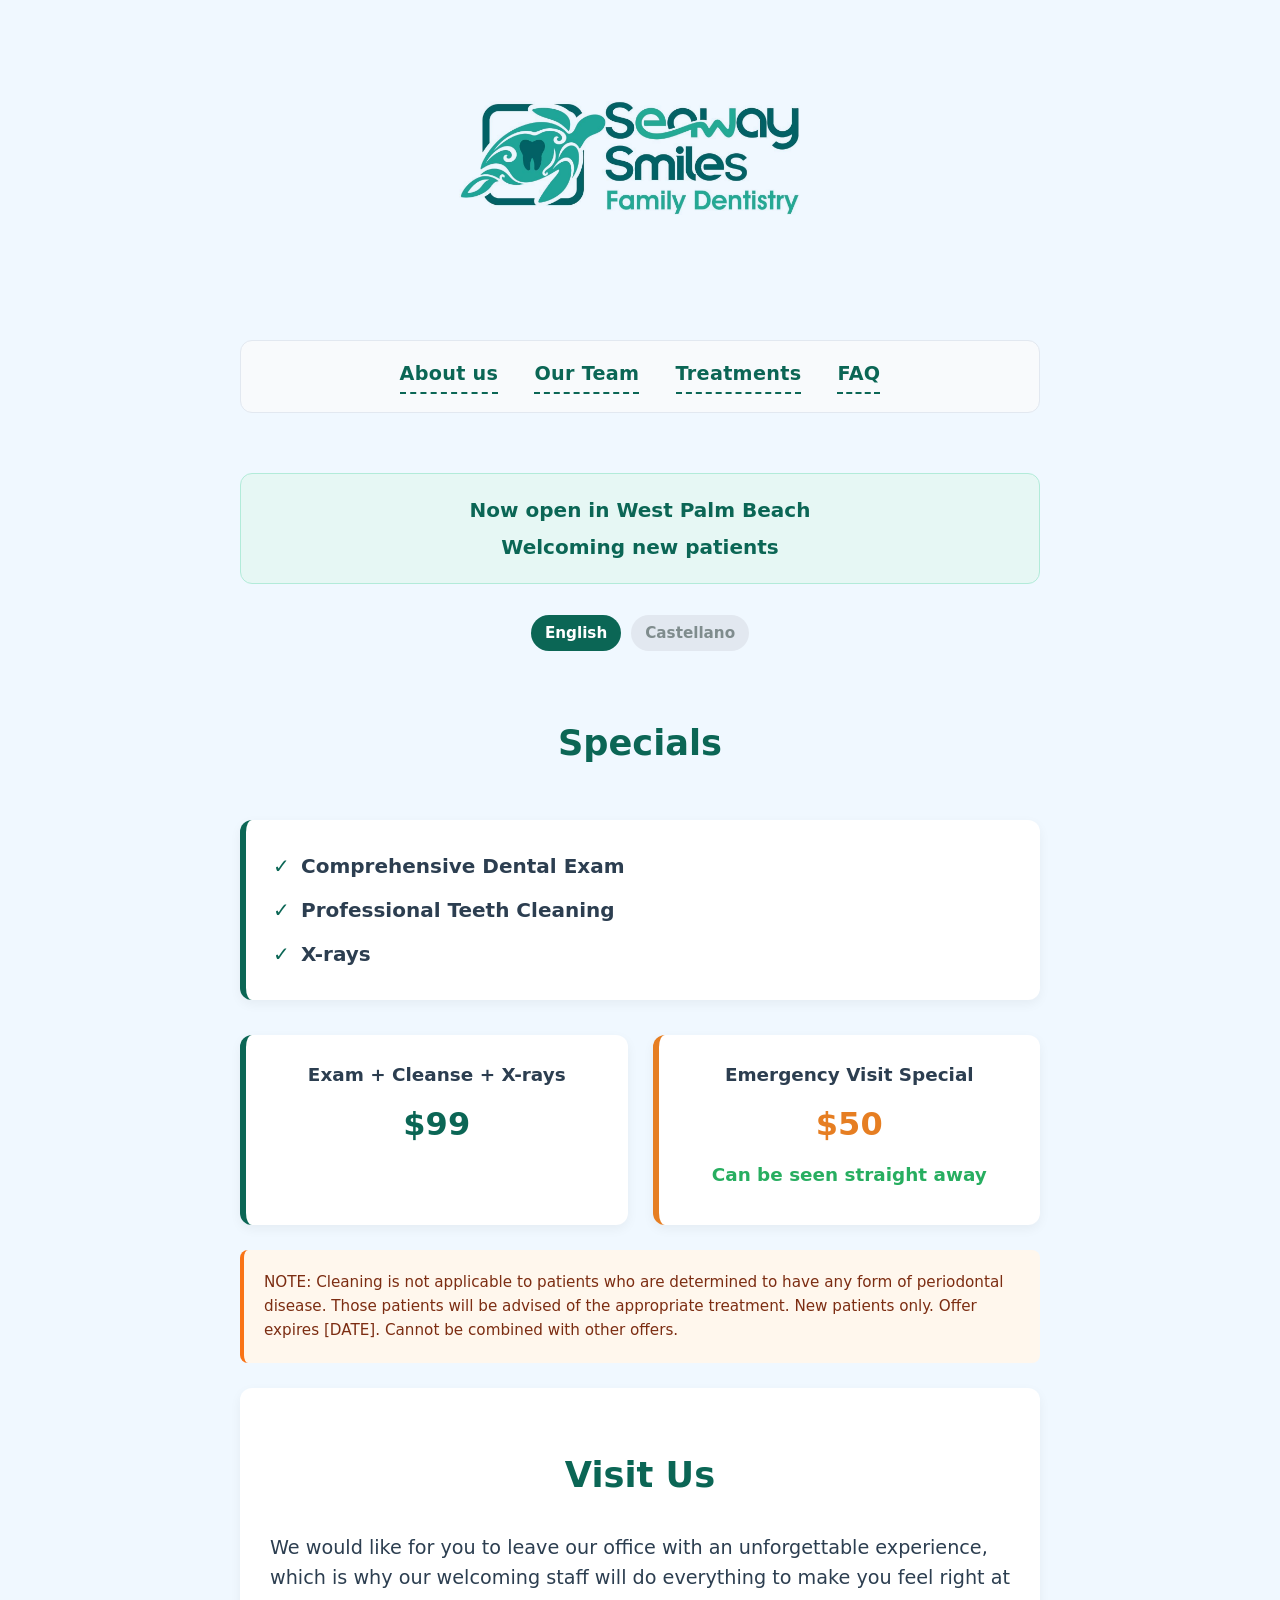
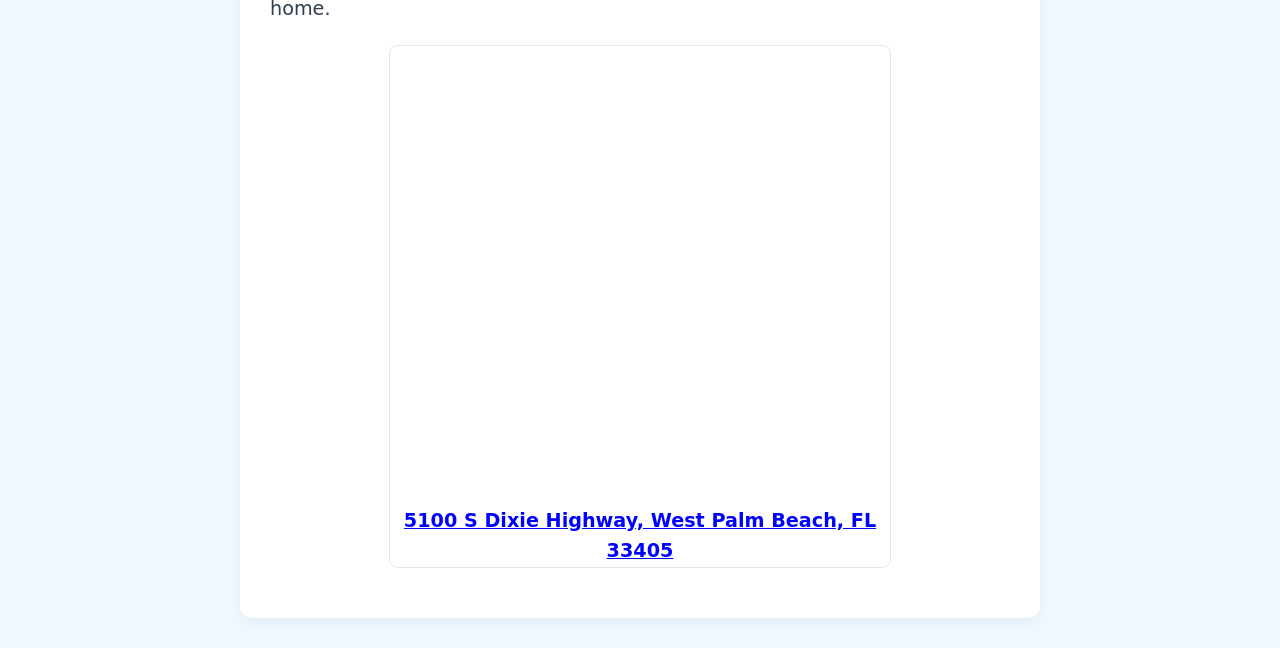
==== commit 9606fe1d: "Fixed some stuff" ====
--- a/index.html
+++ b/index.html
@@ -4,10 +4,7 @@
     <meta charset="utf-8" />
     <meta name="viewport" content="width=device-width, initial-scale=1" />
     <meta name="robots" content="index, follow" />
-    <meta
-      name="description"
-      content="Take advantage of premier dental specials at Seaway Smiles Family Dentistry in West Palm Beach. Schedule your diagnostic exam, cleaning, and X-rays today."
-    />
+    <meta name="description"content="Take advantage of premier dental specials at Seaway Smiles Family Dentistry in West Palm Beach. Schedule your diagnostic exam, cleaning, and X-rays today."/>
     <link rel="icon" type="image/x-icon" href="logo.jpeg" />
     <title>Seaway Smiles Family Dentistry</title>
     <link rel="stylesheet" type="text/css" href="style.css" />
@@ -18,7 +15,7 @@
       <div id="logo">
         <img src="logo.jpeg" alt="Seaway Smiles Family Dentistry Logo" />
       </div>
-      <br />
+      <br>
       <div class="nav">
         <footer class="site-footer">
           <nav class="footer-nav">
@@ -41,18 +38,17 @@
           </nav>
         </footer>
       </div>
-      <br />
-
+      <br>
       <div id="box">
         <p class="tagline lang-en">Now open in West Palm Beach</p>
         <p class="tagline lang-es">Ahora abierto en West Palm Beach</p>
         <p class="tagline lang-en">Welcoming new patients</p>
         <p class="tagline lang-es">Aceptando nuevos pacientes</p>
       </div>
-      <br />
+      <br>
       <nav class="lang-bar">
-        <a href="#en" class="lang-btn active">English 🇬🇧</a>
-        <a href="#es" class="lang-btn">Castellano 🇪🇸</a>
+        <a href="#en" class="lang-btn active">English</a>
+        <a href="#es" class="lang-btn">Castellano</a>
       </nav>
     </header>
 
@@ -109,9 +105,9 @@
           combined with other offers.
         </p>
         <p class="lang-es">
-          NOTA: La limpieza no aplica a pacientes que presenten cualquier tipo de enfermedad periodontal. Dichos
-          pacientes serán informados sobre el tratamiento adecuado. Solo para nuevos pacientes. La oferta vence el
-          [DATE]. No acumulable con otras ofertas.
+          CONDICIONES DE LA OFERTA: la limpieza excluye a pacientes que presenten cualquier tipo de enfermedad periodontal. Dichos
+          pacientes recibirán información sobre el tratamiento adecuado. Válida únicamente para nuevos pacientes. La oferta finaliza el
+          [DATE], y no es combinable con otras ofertas.
         </p>
       </div>
 
@@ -126,7 +122,7 @@
           will do everything to make you feel right at home.
         </p>
         <p class="visit-text lang-es">
-          Queremos ofrecerle una experiencia inolvidable en nuestra clínica; por ello, nuestro atento personal hará todo
+          Queremos ofrecerle la mejor atención en nuestra clínica; por ello, nuestro atento personal hará todo
           lo posible para que se sienta como en casa.
         </p>
         <div class="small-map-wrapper">
@@ -136,11 +132,7 @@
             loading="lazy"
             referrerpolicy="no-referrer-when-downgrade"
           ></iframe>
-          <a
-            class="map-link"
-            href="https://www.google.com/maps/dir//5100+S+Dixie+Hwy,+West+Palm+Beach,+FL+33405/data=!4m6!4m5!1m1!4e2!1m2!1m1!1s0x88d8d7a7133e5755:0x369a478368679f48?sa=X&amp;ved=1t:707&amp;ictx=111"
-          >
-            5100 S Dixie Highway, West Palm Beach, FL 33405
+          <a class="map-link" href="https://www.google.com/maps/dir//5100+S+Dixie+Hwy,+West+Palm+Beach,+FL+33405/data=!4m6!4m5!1m1!4e2!1m2!1m1!1s0x88d8d7a7133e5755:0x369a478368679f48?sa=X&amp;ved=1t:707&amp;ictx=111"> 5100 S Dixie Highway, West Palm Beach, FL 33405
           </a>
         </div>
       </div>
--- a/style.css
+++ b/style.css
@@ -418,3 +418,4 @@
      text-color: #0b6655;
 }
 
+
